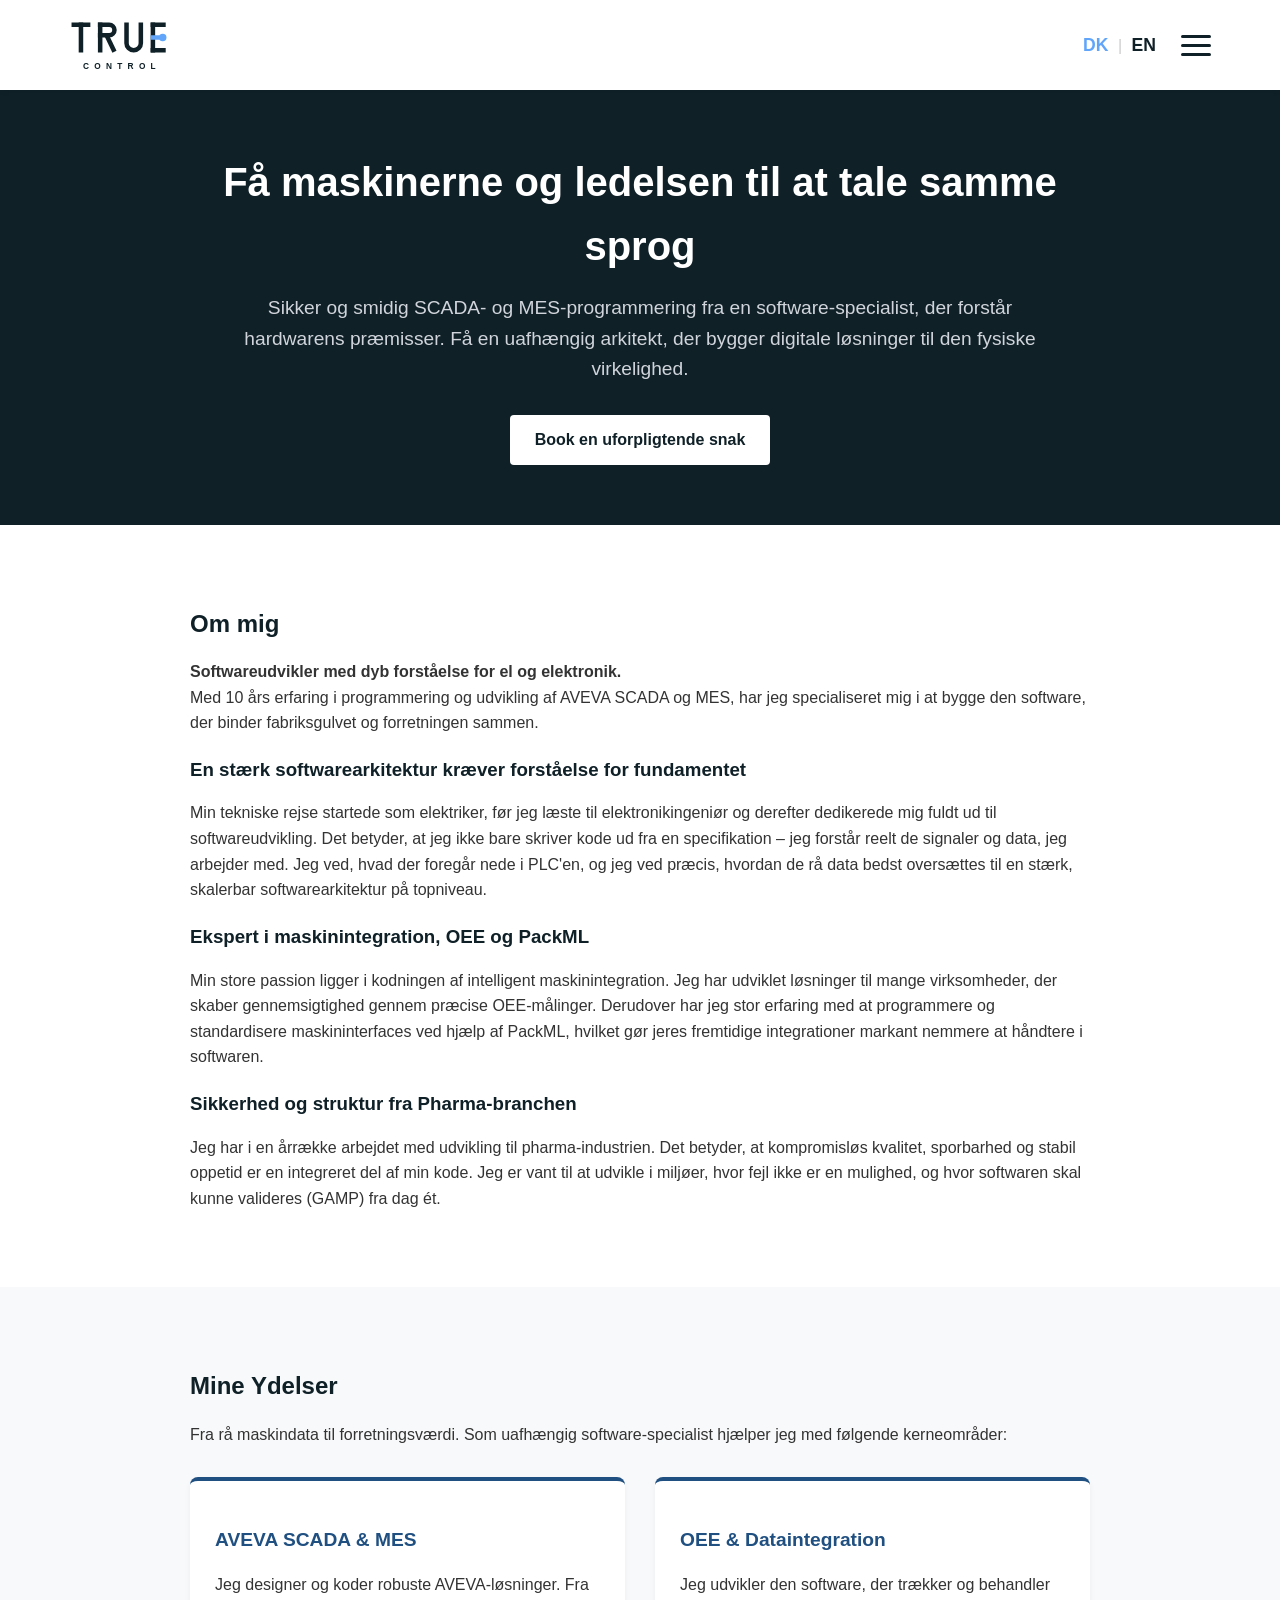
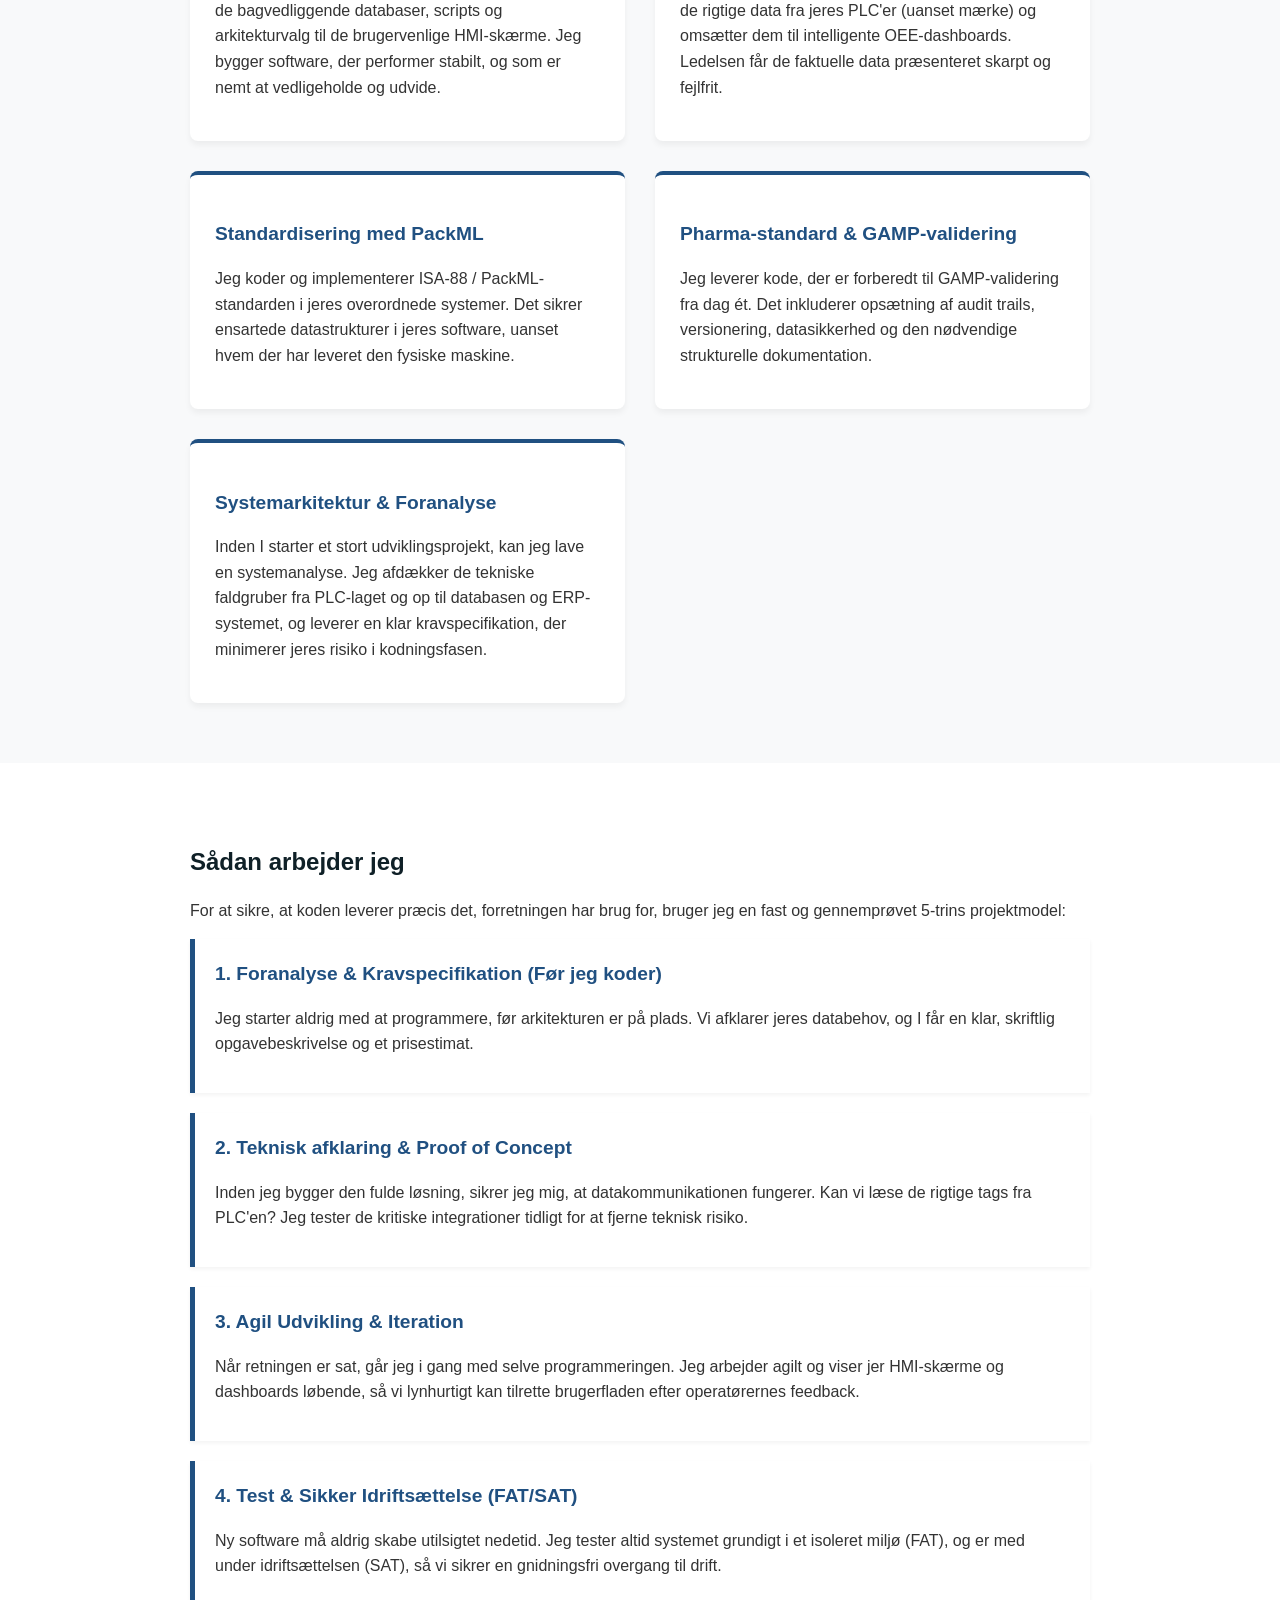
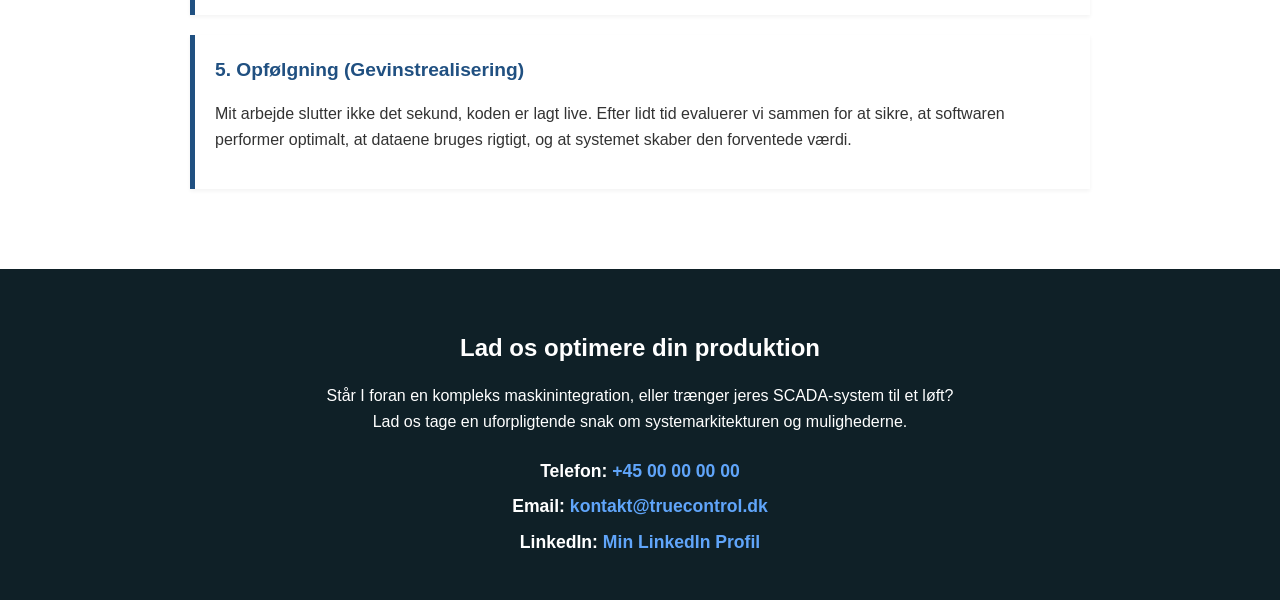
==== index.html @ c82fe1a0 "Refactor header and navigation for improved UX Updated styles and structure for header, navigation, " ====
<!DOCTYPE html>
<html lang="da">
<head>
    <meta charset="UTF-8">
    <meta name="viewport" content="width=device-width, initial-scale=1.0">
    <title>True Control | SCADA & MES Softwareudvikling</title>
    <style>
        /* Grundlæggende design og farver */
        :root {
            --navy-blue: #0f2027;
            --light-bg: #f8f9fa;
            --text-dark: #333333;
            --text-light: #ffffff;
            --accent-blue: #60a5fa;
            --accent-dark: #205081;
        }

        body {
            font-family: 'Segoe UI', Tahoma, Geneva, Verdana, sans-serif;
            line-height: 1.6;
            margin: 0;
            padding: 0;
            color: var(--text-dark);
            background-color: #ffffff;
            overflow-x: hidden; /* Forhindrer scroll når menuen er ude */
        }

        h1, h2, h3 {
            color: var(--navy-blue);
            margin-bottom: 15px;
        }

        /* --- HEADER & NAVIGATION --- */
        header {
            display: flex;
            align-items: center;
            justify-content: space-between; /* Skubber logo til venstre, menu til højre */
            padding: 15px 5%;
            background-color: var(--text-light);
            box-shadow: 0 2px 5px rgba(0,0,0,0.05);
            position: relative;
            z-index: 1000;
        }

        .header-right {
            display: flex;
            align-items: center;
            gap: 20px;
        }

        /* Sprogvælger */
        .lang-switch a { text-decoration: none; font-weight: bold; font-size: 1.1rem; }
        .lang-dk { color: var(--accent-blue); }
        .lang-divider { color: #ccc; margin: 0 5px; }
        .lang-en { color: var(--navy-blue); transition: color 0.3s; }
        .lang-en:hover { color: var(--accent-blue); }

        /* Hamburgermenu Ikon */
        .hamburger {
            background: none;
            border: none;
            cursor: pointer;
            display: flex;
            flex-direction: column;
            gap: 6px;
            padding: 5px;
            z-index: 1001;
        }
        
        .hamburger span {
            display: block;
            width: 30px;
            height: 3px;
            background-color: var(--navy-blue);
            border-radius: 3px;
            transition: 0.3s ease-in-out;
        }

        /* Hamburgermenu Animation til 'X' */
        .hamburger.active span:nth-child(1) {
            transform: translateY(9px) rotate(45deg);
            background-color: var(--text-light); /* Bliver hvid når den er over den mørke menu */
        }
        .hamburger.active span:nth-child(2) { opacity: 0; }
        .hamburger.active span:nth-child(3) {
            transform: translateY(-9px) rotate(-45deg);
            background-color: var(--text-light);
        }

        /* Selve Slide-in Menuen */
        .side-menu {
            position: fixed;
            top: 0;
            right: -350px; /* Skjult uden for skærmen */
            width: 300px;
            height: 100vh;
            background-color: var(--navy-blue);
            padding-top: 80px;
            transition: 0.4s ease-in-out;
            box-shadow: -5px 0 15px rgba(0,0,0,0.1);
            z-index: 999;
            overflow-y: auto;
        }

        .side-menu.active { right: 0; /* Kører ind på skærmen */ }

        .menu-list {
            list-style: none;
            padding: 0;
            margin: 0;
        }

        .menu-list li { border-bottom: 1px solid rgba(255,255,255,0.1); }

        .menu-item {
            display: flex;
            justify-content: space-between;
            align-items: center;
            padding: 20px 30px;
            color: var(--text-light);
            text-decoration: none;
            font-size: 1.2rem;
            font-weight: bold;
            transition: 0.3s;
            cursor: pointer;
        }

        .menu-item:hover, .menu-item.open { background-color: rgba(255,255,255,0.05); color: var(--accent-blue); }

        /* Undermenu (AI Optimering) */
        .sub-menu {
            list-style: none;
            padding: 0;
            margin: 0;
            background-color: #0a151a; /* Lidt mørkere baggrund */
            max-height: 0;
            overflow: hidden;
            transition: max-height 0.4s ease-out;
        }

        .sub-menu li { border-bottom: none; }
        .sub-menu a {
            display: block;
            padding: 15px 30px 15px 50px;
            color: #d1d5db;
            text-decoration: none;
            font-size: 1.05rem;
            transition: 0.3s;
        }
        .sub-menu a:hover { color: var(--accent-blue); }

        /* Mørkt overlay over resten af siden når menu er åben */
        .overlay {
            position: fixed;
            top: 0;
            left: 0;
            width: 100%;
            height: 100vh;
            background: rgba(0,0,0,0.5);
            opacity: 0;
            visibility: hidden;
            transition: 0.3s;
            z-index: 998;
        }
        .overlay.active { opacity: 1; visibility: visible; }

        /* --- HERO & Sektioner --- */
        .hero { background-color: var(--navy-blue); color: var(--text-light); padding: 60px 10%; text-align: center; }
        .hero h1 { color: var(--text-light); font-size: 2.5rem; margin-top: 0; }
        .hero p { font-size: 1.2rem; max-width: 800px; margin: 0 auto 30px auto; color: #d1d5db; }
        
        .btn { display: inline-block; background-color: #ffffff; color: var(--navy-blue); padding: 12px 25px; text-decoration: none; font-weight: bold; border-radius: 4px; transition: 0.3s; }
        .btn:hover { background-color: #e2e8f0; }

        section { padding: 60px 10%; }
        section.bg-light { background-color: var(--light-bg); }
        .content-wrapper { max-width: 900px; margin: 0 auto; }

        /* Mine Ydelser Grid */
        .services-grid { display: grid; grid-template-columns: repeat(auto-fit, minmax(300px, 1fr)); gap: 30px; margin-top: 30px; }
        .service-card { background: #ffffff; padding: 25px; border-radius: 8px; box-shadow: 0 4px 6px rgba(0,0,0,0.05); border-top: 4px solid var(--accent-dark); }
        .service-card h3 { font-size: 1.2rem; color: var(--accent-dark); }

        /* Arbejdsmetode liste */
        .method-list { list-style-type: none; padding: 0; }
        .method-list li { background: #ffffff; margin-bottom: 20px; padding: 20px; border-left: 5px solid var(--accent-dark); box-shadow: 0 2px 4px rgba(0,0,0,0.05); }
        .method-list h3 { margin-top: 0; color: var(--accent-dark); font-size: 1.2rem; }

        footer { background-color: var(--navy-blue); color: var(--text-light); padding: 40px 10%; text-align: center; }
        footer h2 { color: var(--text-light); }
        footer a { color: var(--accent-blue); text-decoration: none; font-weight: bold; }
        footer a:hover { text-decoration: underline; }
        .contact-info { font-size: 1.1rem; margin-top: 20px; line-height: 2; }
    </style>
</head>
<body>

    <header>
        <a href="index.html" style="text-decoration: none; display: flex; align-items: center;">
            <img src="logo.svg" alt="True Control Logo" style="height: 60px;" onerror="this.style.display='none'">
        </a>
        
        <div class="header-right">
            <div class="lang-switch">
                <a href="index.html" class="lang-dk">DK</a>
                <span class="lang-divider">|</span>
                <a href="index_en.html" class="lang-en">EN</a>
            </div>
            
            <button class="hamburger" id="hamburgerBtn" aria-label="Menu">
                <span></span>
                <span></span>
                <span></span>
            </button>
        </div>
    </header>

    <nav class="side-menu" id="sideMenu">
        <ul class="menu-list">
            <li>
                <div class="menu-item" id="expertiseToggle">
                    Ekspertiser <span class="arrow">▼</span>
                </div>
                <ul class="sub-menu" id="expertiseSub">
                    <li><a href="#ai-optimering" class="nav-link">AI drevet optimering</a></li>
                </ul>
            </li>
            <li><a href="#om-mig" class="menu-item nav-link">Om mig</a></li>
            <li><a href="#ydelser" class="menu-item nav-link">Mine Ydelser</a></li>
            <li><a href="#metode" class="menu-item nav-link">Sådan arbejder jeg</a></li>
            <li><a href="#kontakt" class="menu-item nav-link">Kontakt</a></li>
        </ul>
    </nav>
    
    <div class="overlay" id="overlay"></div>

    <section class="hero">
        <div class="content-wrapper">
            <h1>Få maskinerne og ledelsen til at tale samme sprog</h1>
            <p>Sikker og smidig SCADA- og MES-programmering fra en software-specialist, der forstår hardwarens præmisser. Få en uafhængig arkitekt, der bygger digitale løsninger til den fysiske virkelighed.</p>
            <a href="#kontakt" class="btn">Book en uforpligtende snak</a>
        </div>
    </section>

    <section id="om-mig">
        <div class="content-wrapper">
            <h2>Om mig</h2>
            <p><strong>Softwareudvikler med dyb forståelse for el og elektronik.</strong><br>
            Med 10 års erfaring i programmering og udvikling af AVEVA SCADA og MES, har jeg specialiseret mig i at bygge den software, der binder fabriksgulvet og forretningen sammen.</p>
            
            <h3>En stærk softwarearkitektur kræver forståelse for fundamentet</h3>
            <p>Min tekniske rejse startede som elektriker, før jeg læste til elektronikingeniør og derefter dedikerede mig fuldt ud til softwareudvikling. Det betyder, at jeg ikke bare skriver kode ud fra en specifikation – jeg forstår reelt de signaler og data, jeg arbejder med. Jeg ved, hvad der foregår nede i PLC'en, og jeg ved præcis, hvordan de rå data bedst oversættes til en stærk, skalerbar softwarearkitektur på topniveau.</p>
            
            <h3>Ekspert i maskinintegration, OEE og PackML</h3>
            <p>Min store passion ligger i kodningen af intelligent maskinintegration. Jeg har udviklet løsninger til mange virksomheder, der skaber gennemsigtighed gennem præcise OEE-målinger. Derudover har jeg stor erfaring med at programmere og standardisere maskininterfaces ved hjælp af PackML, hvilket gør jeres fremtidige integrationer markant nemmere at håndtere i softwaren.</p>
            
            <h3>Sikkerhed og struktur fra Pharma-branchen</h3>
            <p>Jeg har i en årrække arbejdet med udvikling til pharma-industrien. Det betyder, at kompromisløs kvalitet, sporbarhed og stabil oppetid er en integreret del af min kode. Jeg er vant til at udvikle i miljøer, hvor fejl ikke er en mulighed, og hvor softwaren skal kunne valideres (GAMP) fra dag ét.</p>
        </div>
    </section>

    <section id="ydelser" class="bg-light">
        <div class="content-wrapper">
            <h2>Mine Ydelser</h2>
            <p>Fra rå maskindata til forretningsværdi. Som uafhængig software-specialist hjælper jeg med følgende kerneområder:</p>
            
            <div class="services-grid">
                <div class="service-card">
                    <h3>AVEVA SCADA & MES</h3>
                    <p>Jeg designer og koder robuste AVEVA-løsninger. Fra de bagvedliggende databaser, scripts og arkitekturvalg til de brugervenlige HMI-skærme. Jeg bygger software, der performer stabilt, og som er nemt at vedligeholde og udvide.</p>
                </div>
                <div class="service-card">
                    <h3>OEE & Dataintegration</h3>
                    <p>Jeg udvikler den software, der trækker og behandler de rigtige data fra jeres PLC'er (uanset mærke) og omsætter dem til intelligente OEE-dashboards. Ledelsen får de faktuelle data præsenteret skarpt og fejlfrit.</p>
                </div>
                <div class="service-card">
                    <h3>Standardisering med PackML</h3>
                    <p>Jeg koder og implementerer ISA-88 / PackML-standarden i jeres overordnede systemer. Det sikrer ensartede datastrukturer i jeres software, uanset hvem der har leveret den fysiske maskine.</p>
                </div>
                <div class="service-card">
                    <h3>Pharma-standard & GAMP-validering</h3>
                    <p>Jeg leverer kode, der er forberedt til GAMP-validering fra dag ét. Det inkluderer opsætning af audit trails, versionering, datasikkerhed og den nødvendige strukturelle dokumentation.</p>
                </div>
                <div class="service-card">
                    <h3>Systemarkitektur & Foranalyse</h3>
                    <p>Inden I starter et stort udviklingsprojekt, kan jeg lave en systemanalyse. Jeg afdækker de tekniske faldgruber fra PLC-laget og op til databasen og ERP-systemet, og leverer en klar kravspecifikation, der minimerer jeres risiko i kodningsfasen.</p>
                </div>
            </div>
        </div>
    </section>

    <section id="metode">
        <div class="content-wrapper">
            <h2>Sådan arbejder jeg</h2>
            <p>For at sikre, at koden leverer præcis det, forretningen har brug for, bruger jeg en fast og gennemprøvet 5-trins projektmodel:</p>

            <ul class="method-list">
                <li>
                    <h3>1. Foranalyse & Kravspecifikation (Før jeg koder)</h3>
                    <p>Jeg starter aldrig med at programmere, før arkitekturen er på plads. Vi afklarer jeres databehov, og I får en klar, skriftlig opgavebeskrivelse og et prisestimat.</p>
                </li>
                <li>
                    <h3>2. Teknisk afklaring & Proof of Concept</h3>
                    <p>Inden jeg bygger den fulde løsning, sikrer jeg mig, at datakommunikationen fungerer. Kan vi læse de rigtige tags fra PLC'en? Jeg tester de kritiske integrationer tidligt for at fjerne teknisk risiko.</p>
                </li>
                <li>
                    <h3>3. Agil Udvikling & Iteration</h3>
                    <p>Når retningen er sat, går jeg i gang med selve programmeringen. Jeg arbejder agilt og viser jer HMI-skærme og dashboards løbende, så vi lynhurtigt kan tilrette brugerfladen efter operatørernes feedback.</p>
                </li>
                <li>
                    <h3>4. Test & Sikker Idriftsættelse (FAT/SAT)</h3>
                    <p>Ny software må aldrig skabe utilsigtet nedetid. Jeg tester altid systemet grundigt i et isoleret miljø (FAT), og er med under idriftsættelsen (SAT), så vi sikrer en gnidningsfri overgang til drift.</p>
                </li>
                <li>
                    <h3>5. Opfølgning (Gevinstrealisering)</h3>
                    <p>Mit arbejde slutter ikke det sekund, koden er lagt live. Efter lidt tid evaluerer vi sammen for at sikre, at softwaren performer optimalt, at dataene bruges rigtigt, og at systemet skaber den forventede værdi.</p>
                </li>
            </ul>
        </div>
    </section>

    <footer id="kontakt">
        <div class="content-wrapper">
            <h2>Lad os optimere din produktion</h2>
            <p>Står I foran en kompleks maskinintegration, eller trænger jeres SCADA-system til et løft?<br>Lad os tage en uforpligtende snak om systemarkitekturen og mulighederne.</p>
            <div class="contact-info">
                <strong>Telefon:</strong> <a href="tel:+4500000000">+45 00 00 00 00</a><br>
                <strong>Email:</strong> <a href="mailto:kontakt@truecontrol.dk">kontakt@truecontrol.dk</a><br>
                <strong>LinkedIn:</strong> <a href="#" target="_blank">Min LinkedIn Profil</a>
            </div>
        </div>
    </footer>

    <script>
        const hamburgerBtn = document.getElementById('hamburgerBtn');
        const sideMenu = document.getElementById('sideMenu');
        const overlay = document.getElementById('overlay');
        const expertiseToggle = document.getElementById('expertiseToggle');
        const expertiseSub = document.getElementById('expertiseSub');
        const navLinks = document.querySelectorAll('.nav-link');

        // Funktion til at åbne/lukke selve sidemenuen
        function toggleMenu() {
            hamburgerBtn.classList.toggle('active');
            sideMenu.classList.toggle('active');
            overlay.classList.toggle('active');
        }

        hamburgerBtn.addEventListener('click', toggleMenu);
        overlay.addEventListener('click', toggleMenu);

        // Luk menuen når der klikkes på et almindeligt link
        navLinks.forEach(link => {
            link.addEventListener('click', toggleMenu);
        });

        // Håndtering af drop-down (Ekspertiser) i menuen
        expertiseToggle.addEventListener('click', function() {
            this.classList.toggle('open');
            
            // Tjekker om undermenuen er åben via maxHeight
            if (expertiseSub.style.maxHeight) {
                expertiseSub.style.maxHeight = null; // Lukker den
                this.querySelector('.arrow').style.transform = 'rotate(0deg)';
            } else {
                expertiseSub.style.maxHeight = expertiseSub.scrollHeight + "px"; // Åbner den baseret på indholdets højde
                this.querySelector('.arrow').style.transform = 'rotate(180deg)';
                this.querySelector('.arrow').style.transition = '0.3s';
            }
        });
    </script>
</body>
</html>
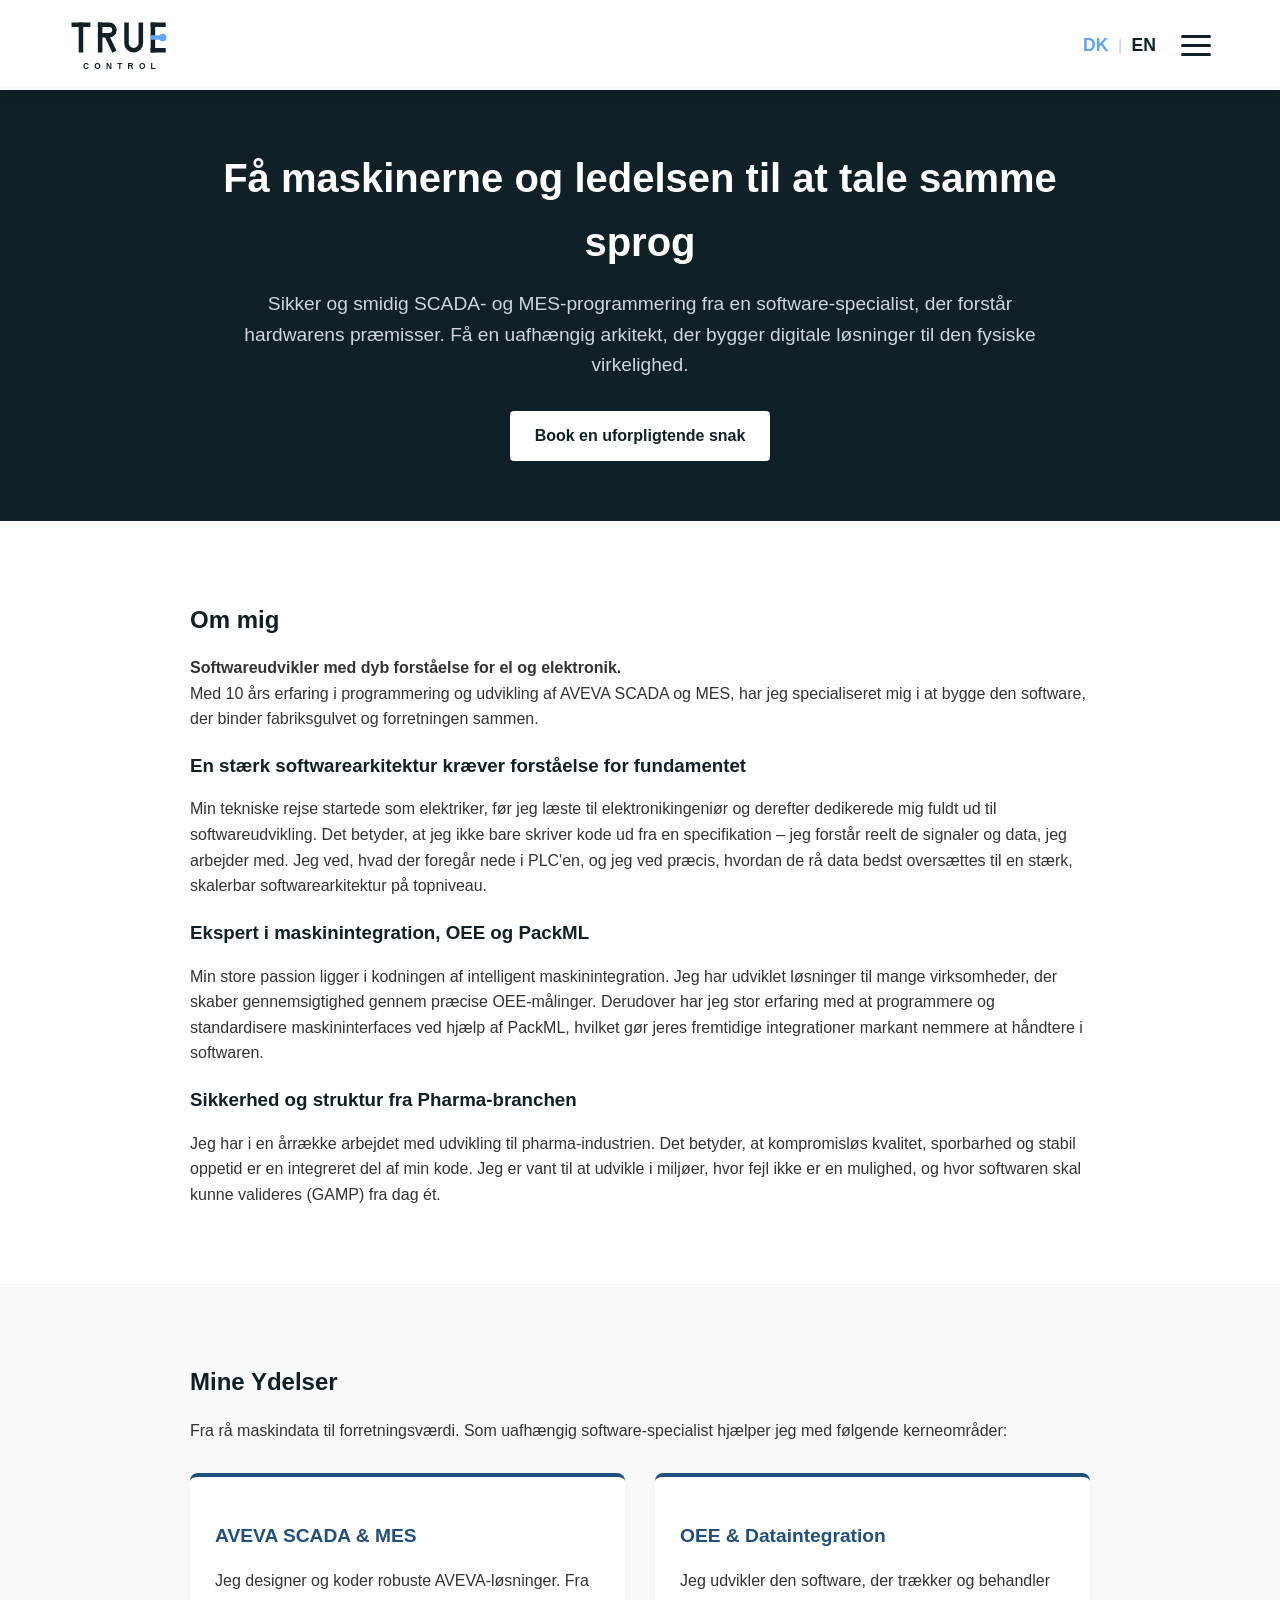
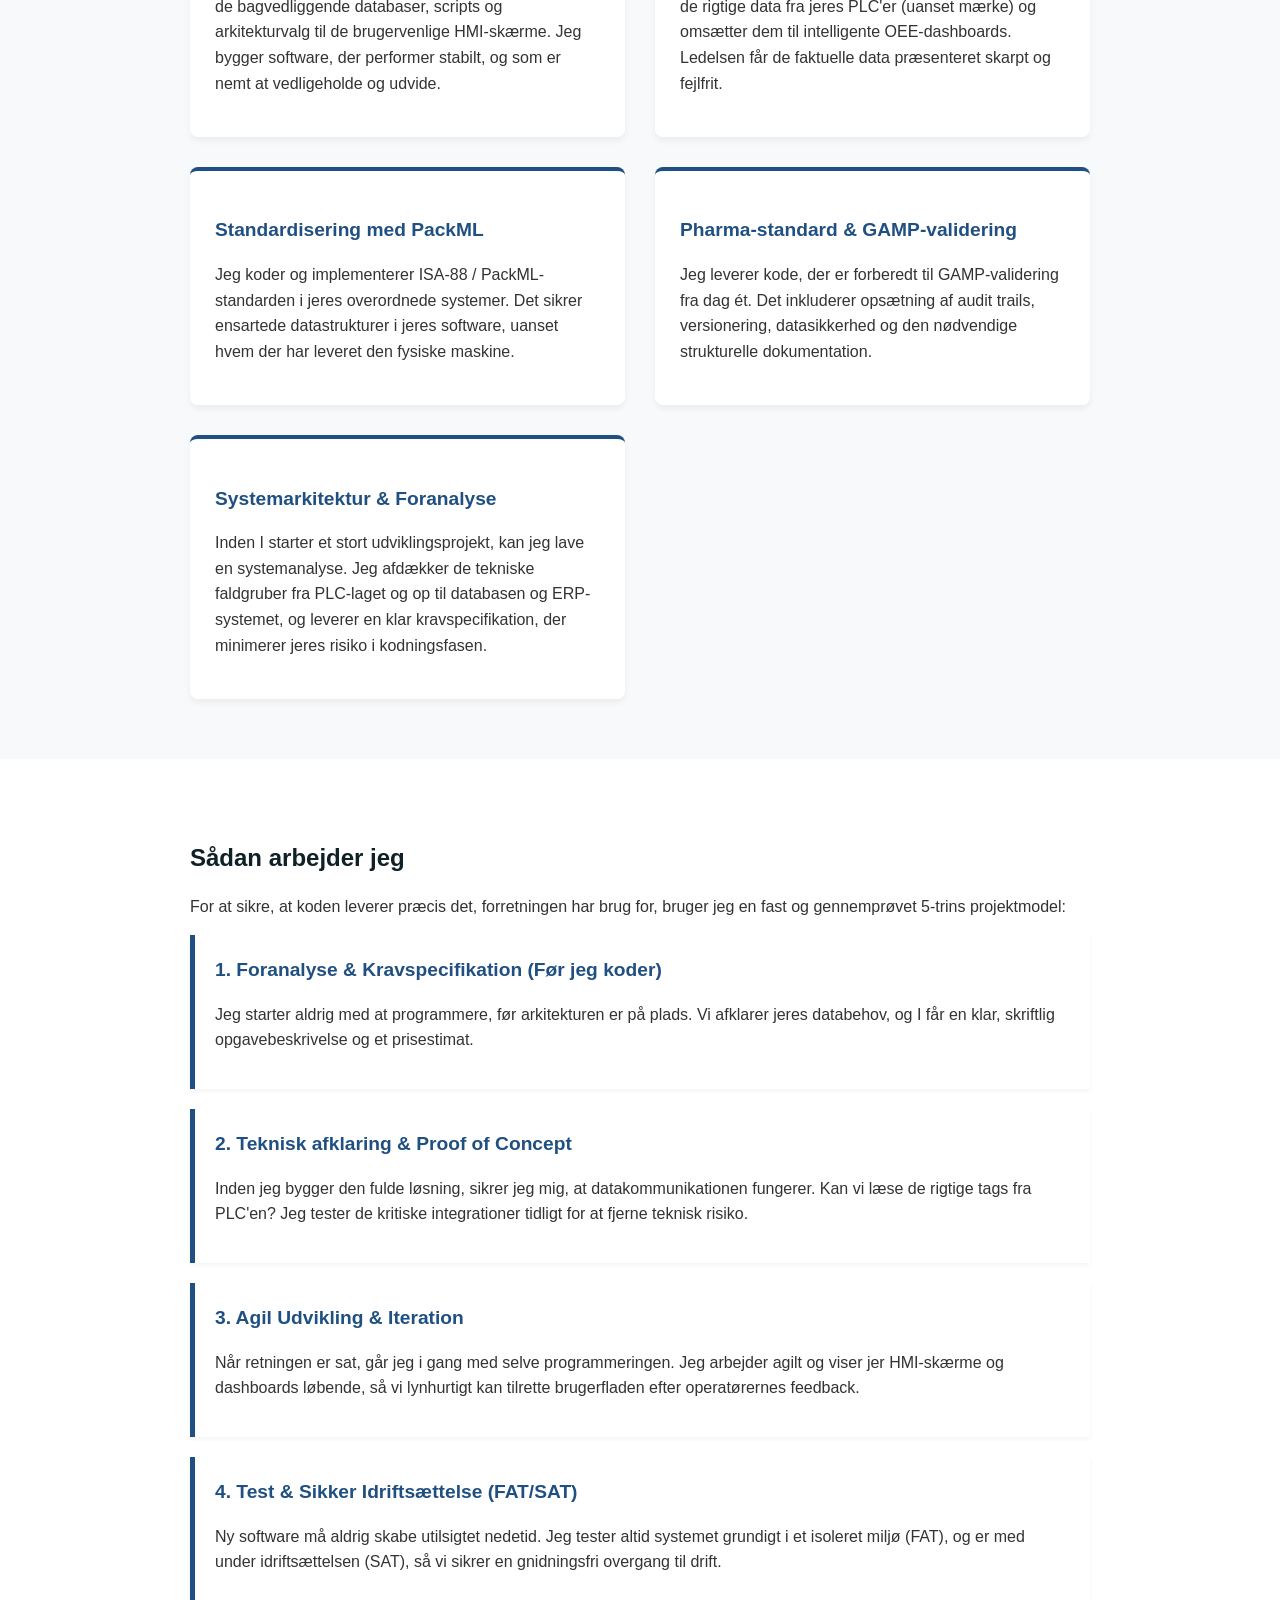
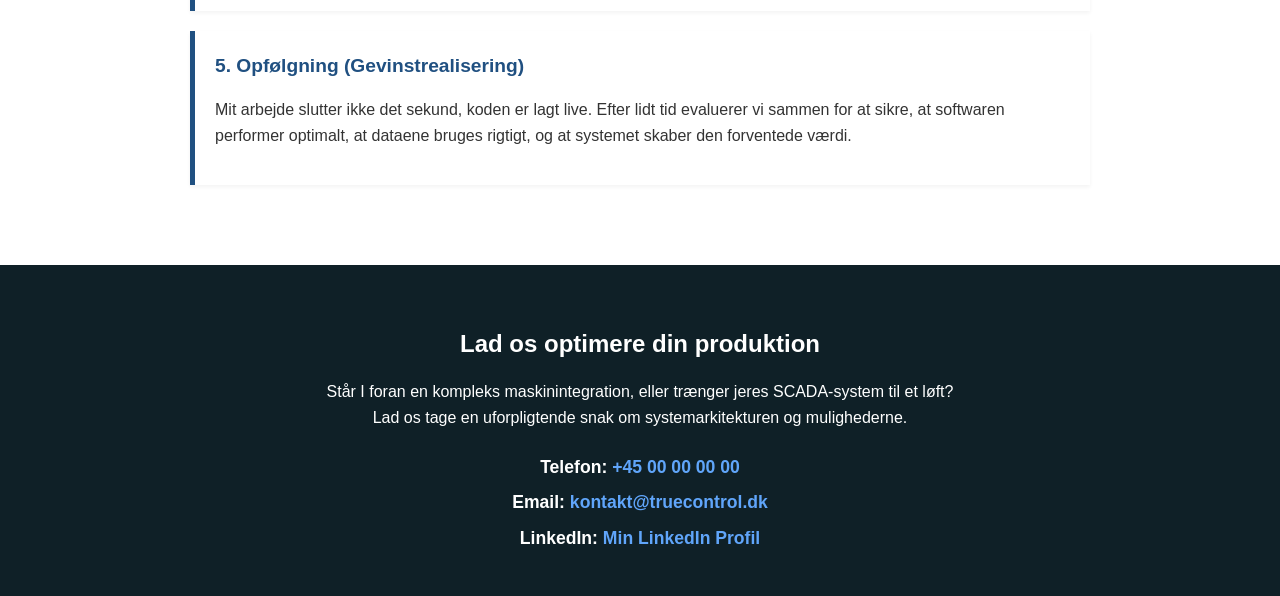
==== commit 8823aee8: "Update index.html" ====
--- a/index.html
+++ b/index.html
@@ -15,15 +15,17 @@
             --accent-dark: #205081;
         }
 
-        body {
+         body {
             font-family: 'Segoe UI', Tahoma, Geneva, Verdana, sans-serif;
             line-height: 1.6;
             margin: 0;
             padding: 0;
             color: var(--text-dark);
             background-color: #ffffff;
-            overflow-x: hidden; /* Forhindrer scroll når menuen er ude */
-        }
+            overflow-x: hidden; 
+            padding-top: 86px; /* NYT: Gør plads til den låste menu */
+        }
+
 
         h1, h2, h3 {
             color: var(--navy-blue);
@@ -34,13 +36,20 @@
         header {
             display: flex;
             align-items: center;
-            justify-content: space-between; /* Skubber logo til venstre, menu til højre */
+            justify-content: space-between;
             padding: 15px 5%;
-            background-color: var(--text-light);
-            box-shadow: 0 2px 5px rgba(0,0,0,0.05);
-            position: relative;
+            background-color: rgba(255, 255, 255, 0.98); /* Gør den hvid, men liiiige præcis gennemsigtig nok til at man fornemmer teksten bagved */
+            box-shadow: 0 2px 10px rgba(0,0,0,0.1); /* Lidt kraftigere skygge når man scroller */
+            
+            /* NY KODE DER LÅSER MENUEN: */
+            position: fixed; 
+            top: 0;
+            left: 0;
+            width: 100%;
+            box-sizing: border-box;
             z-index: 1000;
         }
+
 
         .header-right {
             display: flex;
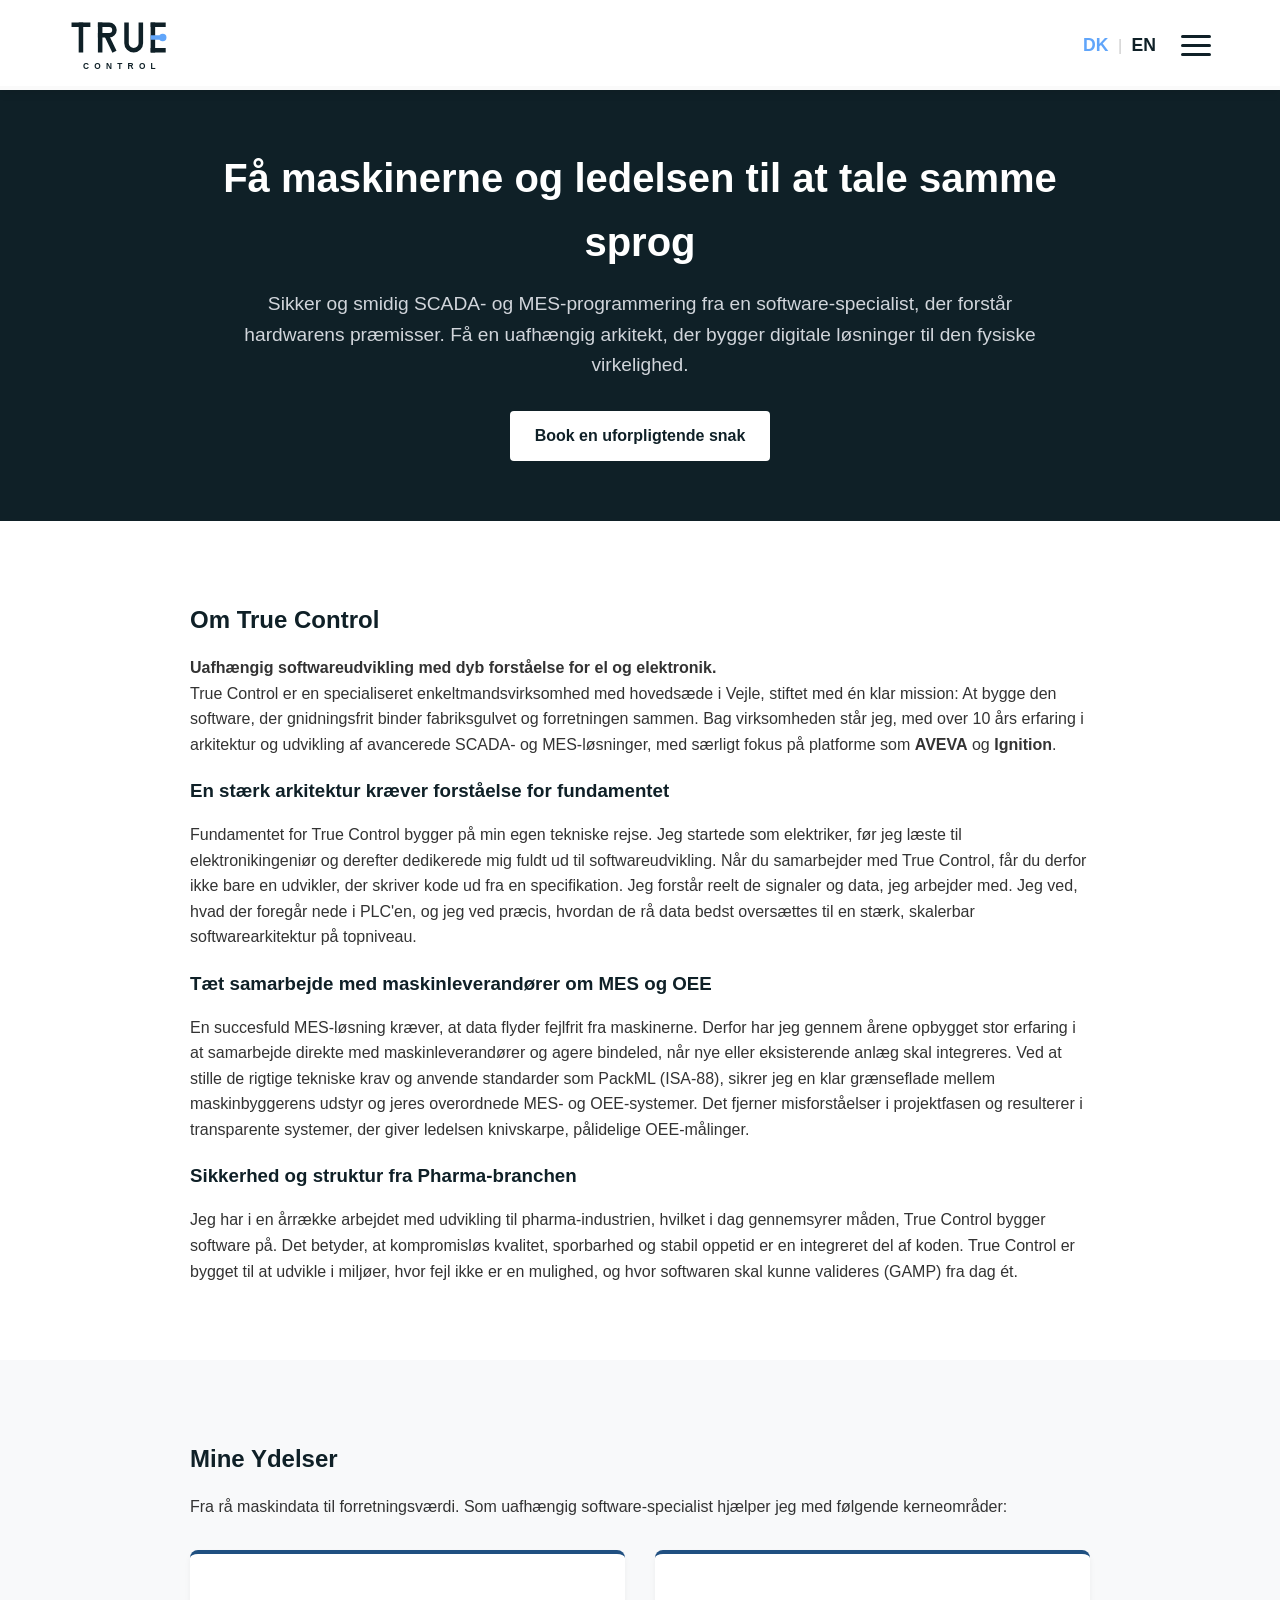
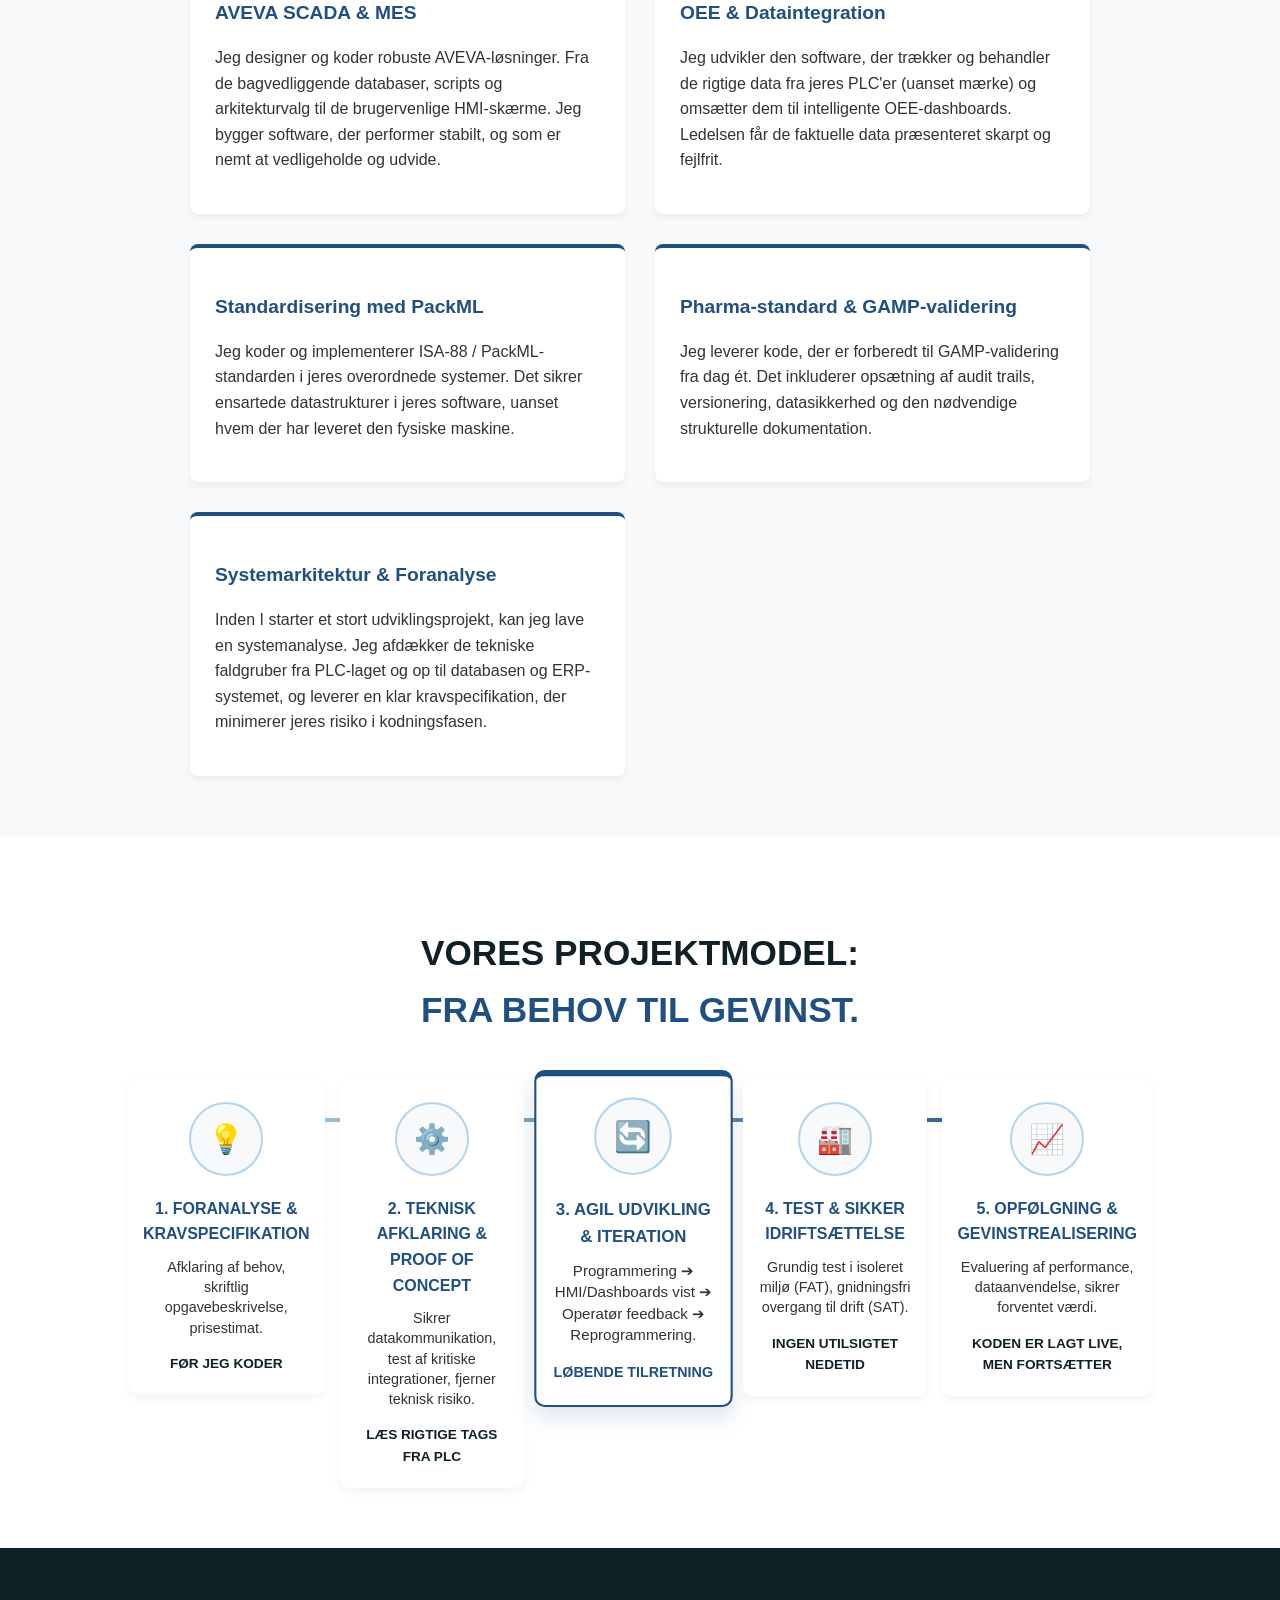
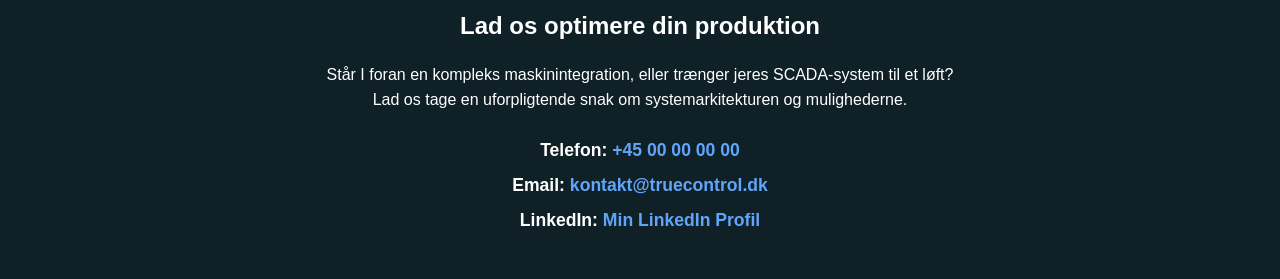
==== commit 34c233c6: "Update index.html" ====
--- a/index.html
+++ b/index.html
@@ -23,9 +23,8 @@
             color: var(--text-dark);
             background-color: #ffffff;
             overflow-x: hidden; 
-            padding-top: 86px; /* NYT: Gør plads til den låste menu */
-        }
-
+            padding-top: 86px; /* Gør plads til den låste menu */
+        }
 
         h1, h2, h3 {
             color: var(--navy-blue);
@@ -38,18 +37,22 @@
             align-items: center;
             justify-content: space-between;
             padding: 15px 5%;
-            background-color: rgba(255, 255, 255, 0.98); /* Gør den hvid, men liiiige præcis gennemsigtig nok til at man fornemmer teksten bagved */
-            box-shadow: 0 2px 10px rgba(0,0,0,0.1); /* Lidt kraftigere skygge når man scroller */
-            
-            /* NY KODE DER LÅSER MENUEN: */
+            background-color: rgba(255, 255, 255, 0.98); 
+            box-shadow: 0 2px 10px rgba(0,0,0,0.1); 
+            
             position: fixed; 
             top: 0;
             left: 0;
             width: 100%;
             box-sizing: border-box;
             z-index: 1000;
-        }
-
+            
+            transition: transform 0.3s ease-in-out; 
+        }
+
+        header.hidden {
+            transform: translateY(-100%);
+        }
 
         .header-right {
             display: flex;
@@ -88,7 +91,7 @@
         /* Hamburgermenu Animation til 'X' */
         .hamburger.active span:nth-child(1) {
             transform: translateY(9px) rotate(45deg);
-            background-color: var(--text-light); /* Bliver hvid når den er over den mørke menu */
+            background-color: var(--text-light); 
         }
         .hamburger.active span:nth-child(2) { opacity: 0; }
         .hamburger.active span:nth-child(3) {
@@ -100,7 +103,7 @@
         .side-menu {
             position: fixed;
             top: 0;
-            right: -350px; /* Skjult uden for skærmen */
+            right: -350px; 
             width: 300px;
             height: 100vh;
             background-color: var(--navy-blue);
@@ -111,7 +114,7 @@
             overflow-y: auto;
         }
 
-        .side-menu.active { right: 0; /* Kører ind på skærmen */ }
+        .side-menu.active { right: 0; }
 
         .menu-list {
             list-style: none;
@@ -141,7 +144,7 @@
             list-style: none;
             padding: 0;
             margin: 0;
-            background-color: #0a151a; /* Lidt mørkere baggrund */
+            background-color: #0a151a; 
             max-height: 0;
             overflow: hidden;
             transition: max-height 0.4s ease-out;
@@ -190,7 +193,7 @@
         .service-card { background: #ffffff; padding: 25px; border-radius: 8px; box-shadow: 0 4px 6px rgba(0,0,0,0.05); border-top: 4px solid var(--accent-dark); }
         .service-card h3 { font-size: 1.2rem; color: var(--accent-dark); }
 
-        /* Arbejdsmetode liste */
+        /* Arbejdsmetode liste (Skjult, da vi bruger den nye model, men beholdt i fald du bruger den andre steder) */
         .method-list { list-style-type: none; padding: 0; }
         .method-list li { background: #ffffff; margin-bottom: 20px; padding: 20px; border-left: 5px solid var(--accent-dark); box-shadow: 0 2px 4px rgba(0,0,0,0.05); }
         .method-list h3 { margin-top: 0; color: var(--accent-dark); font-size: 1.2rem; }
@@ -200,6 +203,50 @@
         footer a { color: var(--accent-blue); text-decoration: none; font-weight: bold; }
         footer a:hover { text-decoration: underline; }
         .contact-info { font-size: 1.1rem; margin-top: 20px; line-height: 2; }
+
+        /* --- NY PROJEKTMODEL CSS --- */
+        .project-model-container { max-width: 1200px; margin: 0 auto; text-align: center; position: relative; }
+        .model-title { color: var(--navy-blue); font-size: 2.2rem; margin-bottom: 40px; text-transform: uppercase; }
+        .model-title span { color: var(--accent-dark); }
+        
+        .steps-wrapper { display: flex; justify-content: space-between; align-items: flex-start; position: relative; gap: 15px; }
+        
+        .steps-wrapper::before {
+            content: ''; position: absolute; top: 40px; left: 5%; width: 90%; height: 4px;
+            background: linear-gradient(to right, #b0d4f1, var(--accent-dark)); z-index: 0;
+        }
+
+        .step-card {
+            flex: 1; background: #ffffff; padding: 20px 15px; border-radius: 10px; z-index: 1;
+            display: flex; flex-direction: column; align-items: center;
+            box-shadow: 0 4px 10px rgba(0,0,0,0.05); border-top: 4px solid transparent; transition: transform 0.3s;
+        }
+
+        .step-card:hover { transform: translateY(-5px); }
+
+        .step-icon {
+            width: 70px; height: 70px; background-color: var(--light-bg); border-radius: 50%;
+            display: flex; align-items: center; justify-content: center; margin-bottom: 20px;
+            border: 2px solid #b0d4f1; font-size: 1.8rem; color: var(--accent-dark);
+        }
+
+        .step-card.highlight {
+            border: 2px solid var(--accent-dark); border-top: 6px solid var(--accent-dark);
+            box-shadow: 0 10px 20px rgba(32, 80, 129, 0.15); transform: scale(1.05); background: #ffffff;
+        }
+
+        .step-card.highlight:hover { transform: scale(1.05) translateY(-5px); }
+
+        .step-number { font-weight: bold; color: var(--accent-dark); font-size: 1rem; margin-bottom: 10px; text-transform: uppercase; min-height: 45px; }
+        .step-text { font-size: 0.9rem; color: var(--text-dark); margin-bottom: 15px; line-height: 1.4; }
+        .step-bottom { margin-top: auto; font-weight: bold; font-size: 0.85rem; color: var(--navy-blue); text-transform: uppercase; }
+
+        @media (max-width: 900px) {
+            .steps-wrapper { flex-direction: column; align-items: center; }
+            .steps-wrapper::before { display: none; }
+            .step-card { width: 90%; margin-bottom: 20px; }
+            .step-card.highlight { transform: scale(1); }
+        }
     </style>
 </head>
 <body>
@@ -231,10 +278,11 @@
                     Ekspertiser <span class="arrow">▼</span>
                 </div>
                 <ul class="sub-menu" id="expertiseSub">
-                    <li><a href="#ai-optimering" class="nav-link">AI drevet optimering</a></li>
+                    <li><a href="lokal-ai.html" class="nav-link">AI review af håndskrift</a></li>
                 </ul>
+
             </li>
-            <li><a href="#om-mig" class="menu-item nav-link">Om mig</a></li>
+            <li><a href="#om-true-control" class="menu-item nav-link">Om True Control</a></li>
             <li><a href="#ydelser" class="menu-item nav-link">Mine Ydelser</a></li>
             <li><a href="#metode" class="menu-item nav-link">Sådan arbejder jeg</a></li>
             <li><a href="#kontakt" class="menu-item nav-link">Kontakt</a></li>
@@ -251,22 +299,23 @@
         </div>
     </section>
 
-    <section id="om-mig">
+    <section id="om-true-control">
         <div class="content-wrapper">
-            <h2>Om mig</h2>
-            <p><strong>Softwareudvikler med dyb forståelse for el og elektronik.</strong><br>
-            Med 10 års erfaring i programmering og udvikling af AVEVA SCADA og MES, har jeg specialiseret mig i at bygge den software, der binder fabriksgulvet og forretningen sammen.</p>
-            
-            <h3>En stærk softwarearkitektur kræver forståelse for fundamentet</h3>
-            <p>Min tekniske rejse startede som elektriker, før jeg læste til elektronikingeniør og derefter dedikerede mig fuldt ud til softwareudvikling. Det betyder, at jeg ikke bare skriver kode ud fra en specifikation – jeg forstår reelt de signaler og data, jeg arbejder med. Jeg ved, hvad der foregår nede i PLC'en, og jeg ved præcis, hvordan de rå data bedst oversættes til en stærk, skalerbar softwarearkitektur på topniveau.</p>
-            
-            <h3>Ekspert i maskinintegration, OEE og PackML</h3>
-            <p>Min store passion ligger i kodningen af intelligent maskinintegration. Jeg har udviklet løsninger til mange virksomheder, der skaber gennemsigtighed gennem præcise OEE-målinger. Derudover har jeg stor erfaring med at programmere og standardisere maskininterfaces ved hjælp af PackML, hvilket gør jeres fremtidige integrationer markant nemmere at håndtere i softwaren.</p>
+            <h2>Om True Control</h2>
+            <p><strong>Uafhængig softwareudvikling med dyb forståelse for el og elektronik.</strong><br>
+            True Control er en specialiseret enkeltmandsvirksomhed med hovedsæde i Vejle, stiftet med én klar mission: At bygge den software, der gnidningsfrit binder fabriksgulvet og forretningen sammen. Bag virksomheden står jeg, med over 10 års erfaring i arkitektur og udvikling af avancerede SCADA- og MES-løsninger, med særligt fokus på platforme som <strong>AVEVA</strong> og <strong>Ignition</strong>.</p>
+            
+            <h3>En stærk arkitektur kræver forståelse for fundamentet</h3>
+            <p>Fundamentet for True Control bygger på min egen tekniske rejse. Jeg startede som elektriker, før jeg læste til elektronikingeniør og derefter dedikerede mig fuldt ud til softwareudvikling. Når du samarbejder med True Control, får du derfor ikke bare en udvikler, der skriver kode ud fra en specifikation. Jeg forstår reelt de signaler og data, jeg arbejder med. Jeg ved, hvad der foregår nede i PLC'en, og jeg ved præcis, hvordan de rå data bedst oversættes til en stærk, skalerbar softwarearkitektur på topniveau.</p>
+            
+            <h3>Tæt samarbejde med maskinleverandører om MES og OEE</h3>
+            <p>En succesfuld MES-løsning kræver, at data flyder fejlfrit fra maskinerne. Derfor har jeg gennem årene opbygget stor erfaring i at samarbejde direkte med maskinleverandører og agere bindeled, når nye eller eksisterende anlæg skal integreres. Ved at stille de rigtige tekniske krav og anvende standarder som PackML (ISA-88), sikrer jeg en klar grænseflade mellem maskinbyggerens udstyr og jeres overordnede MES- og OEE-systemer. Det fjerner misforståelser i projektfasen og resulterer i transparente systemer, der giver ledelsen knivskarpe, pålidelige OEE-målinger.</p>
             
             <h3>Sikkerhed og struktur fra Pharma-branchen</h3>
-            <p>Jeg har i en årrække arbejdet med udvikling til pharma-industrien. Det betyder, at kompromisløs kvalitet, sporbarhed og stabil oppetid er en integreret del af min kode. Jeg er vant til at udvikle i miljøer, hvor fejl ikke er en mulighed, og hvor softwaren skal kunne valideres (GAMP) fra dag ét.</p>
+            <p>Jeg har i en årrække arbejdet med udvikling til pharma-industrien, hvilket i dag gennemsyrer måden, True Control bygger software på. Det betyder, at kompromisløs kvalitet, sporbarhed og stabil oppetid er en integreret del af koden. True Control er bygget til at udvikle i miljøer, hvor fejl ikke er en mulighed, og hvor softwaren skal kunne valideres (GAMP) fra dag ét.</p>
         </div>
     </section>
+
 
     <section id="ydelser" class="bg-light">
         <div class="content-wrapper">
@@ -299,32 +348,45 @@
     </section>
 
     <section id="metode">
-        <div class="content-wrapper">
-            <h2>Sådan arbejder jeg</h2>
-            <p>For at sikre, at koden leverer præcis det, forretningen har brug for, bruger jeg en fast og gennemprøvet 5-trins projektmodel:</p>
-
-            <ul class="method-list">
-                <li>
-                    <h3>1. Foranalyse & Kravspecifikation (Før jeg koder)</h3>
-                    <p>Jeg starter aldrig med at programmere, før arkitekturen er på plads. Vi afklarer jeres databehov, og I får en klar, skriftlig opgavebeskrivelse og et prisestimat.</p>
-                </li>
-                <li>
-                    <h3>2. Teknisk afklaring & Proof of Concept</h3>
-                    <p>Inden jeg bygger den fulde løsning, sikrer jeg mig, at datakommunikationen fungerer. Kan vi læse de rigtige tags fra PLC'en? Jeg tester de kritiske integrationer tidligt for at fjerne teknisk risiko.</p>
-                </li>
-                <li>
-                    <h3>3. Agil Udvikling & Iteration</h3>
-                    <p>Når retningen er sat, går jeg i gang med selve programmeringen. Jeg arbejder agilt og viser jer HMI-skærme og dashboards løbende, så vi lynhurtigt kan tilrette brugerfladen efter operatørernes feedback.</p>
-                </li>
-                <li>
-                    <h3>4. Test & Sikker Idriftsættelse (FAT/SAT)</h3>
-                    <p>Ny software må aldrig skabe utilsigtet nedetid. Jeg tester altid systemet grundigt i et isoleret miljø (FAT), og er med under idriftsættelsen (SAT), så vi sikrer en gnidningsfri overgang til drift.</p>
-                </li>
-                <li>
-                    <h3>5. Opfølgning (Gevinstrealisering)</h3>
-                    <p>Mit arbejde slutter ikke det sekund, koden er lagt live. Efter lidt tid evaluerer vi sammen for at sikre, at softwaren performer optimalt, at dataene bruges rigtigt, og at systemet skaber den forventede værdi.</p>
-                </li>
-            </ul>
+        <div class="project-model-container">
+            <h2 class="model-title">Vores Projektmodel:<br><span>Fra behov til gevinst.</span></h2>
+            
+            <div class="steps-wrapper">
+                <div class="step-card">
+                    <div class="step-icon">💡</div>
+                    <div class="step-number">1. Foranalyse &<br>Kravspecifikation</div>
+                    <div class="step-text">Afklaring af behov, skriftlig opgavebeskrivelse, prisestimat.</div>
+                    <div class="step-bottom">Før jeg koder</div>
+                </div>
+
+                <div class="step-card">
+                    <div class="step-icon">⚙️</div>
+                    <div class="step-number">2. Teknisk Afklaring &<br>Proof of Concept</div>
+                    <div class="step-text">Sikrer datakommunikation, test af kritiske integrationer, fjerner teknisk risiko.</div>
+                    <div class="step-bottom">Læs rigtige tags fra PLC</div>
+                </div>
+
+                <div class="step-card highlight">
+                    <div class="step-icon">🔄</div>
+                    <div class="step-number">3. Agil Udvikling<br>& Iteration</div>
+                    <div class="step-text">Programmering ➔ HMI/Dashboards vist ➔ Operatør feedback ➔ Reprogrammering.</div>
+                    <div class="step-bottom" style="color: var(--accent-dark);">Løbende Tilretning</div>
+                </div>
+
+                <div class="step-card">
+                    <div class="step-icon">🏭</div>
+                    <div class="step-number">4. Test & Sikker<br>Idriftsættelse</div>
+                    <div class="step-text">Grundig test i isoleret miljø (FAT), gnidningsfri overgang til drift (SAT).</div>
+                    <div class="step-bottom">Ingen utilsigtet nedetid</div>
+                </div>
+
+                <div class="step-card">
+                    <div class="step-icon">📈</div>
+                    <div class="step-number">5. Opfølgning &<br>Gevinstrealisering</div>
+                    <div class="step-text">Evaluering af performance, dataanvendelse, sikrer forventet værdi.</div>
+                    <div class="step-bottom">Koden er lagt live, men fortsætter</div>
+                </div>
+            </div>
         </div>
     </section>
 
@@ -377,6 +439,25 @@
                 this.querySelector('.arrow').style.transition = '0.3s';
             }
         });
+
+        // --- KODE TIL AT GEMME/VISE HEADER PÅ SCROLL ---
+        let lastScrollTop = 0;
+        const mainHeader = document.querySelector('header');
+
+        window.addEventListener('scroll', function() {
+            let scrollTop = window.pageYOffset || document.documentElement.scrollTop;
+
+            // Skjuler headeren hvis vi scroller ned og er mere end 100px fra toppen
+            if (scrollTop > lastScrollTop && scrollTop > 100) {
+                mainHeader.classList.add('hidden');
+            } 
+            // Viser headeren igen hvis vi scroller op
+            else {
+                mainHeader.classList.remove('hidden');
+            }
+            
+            lastScrollTop = scrollTop;
+        });
     </script>
 </body>
 </html>
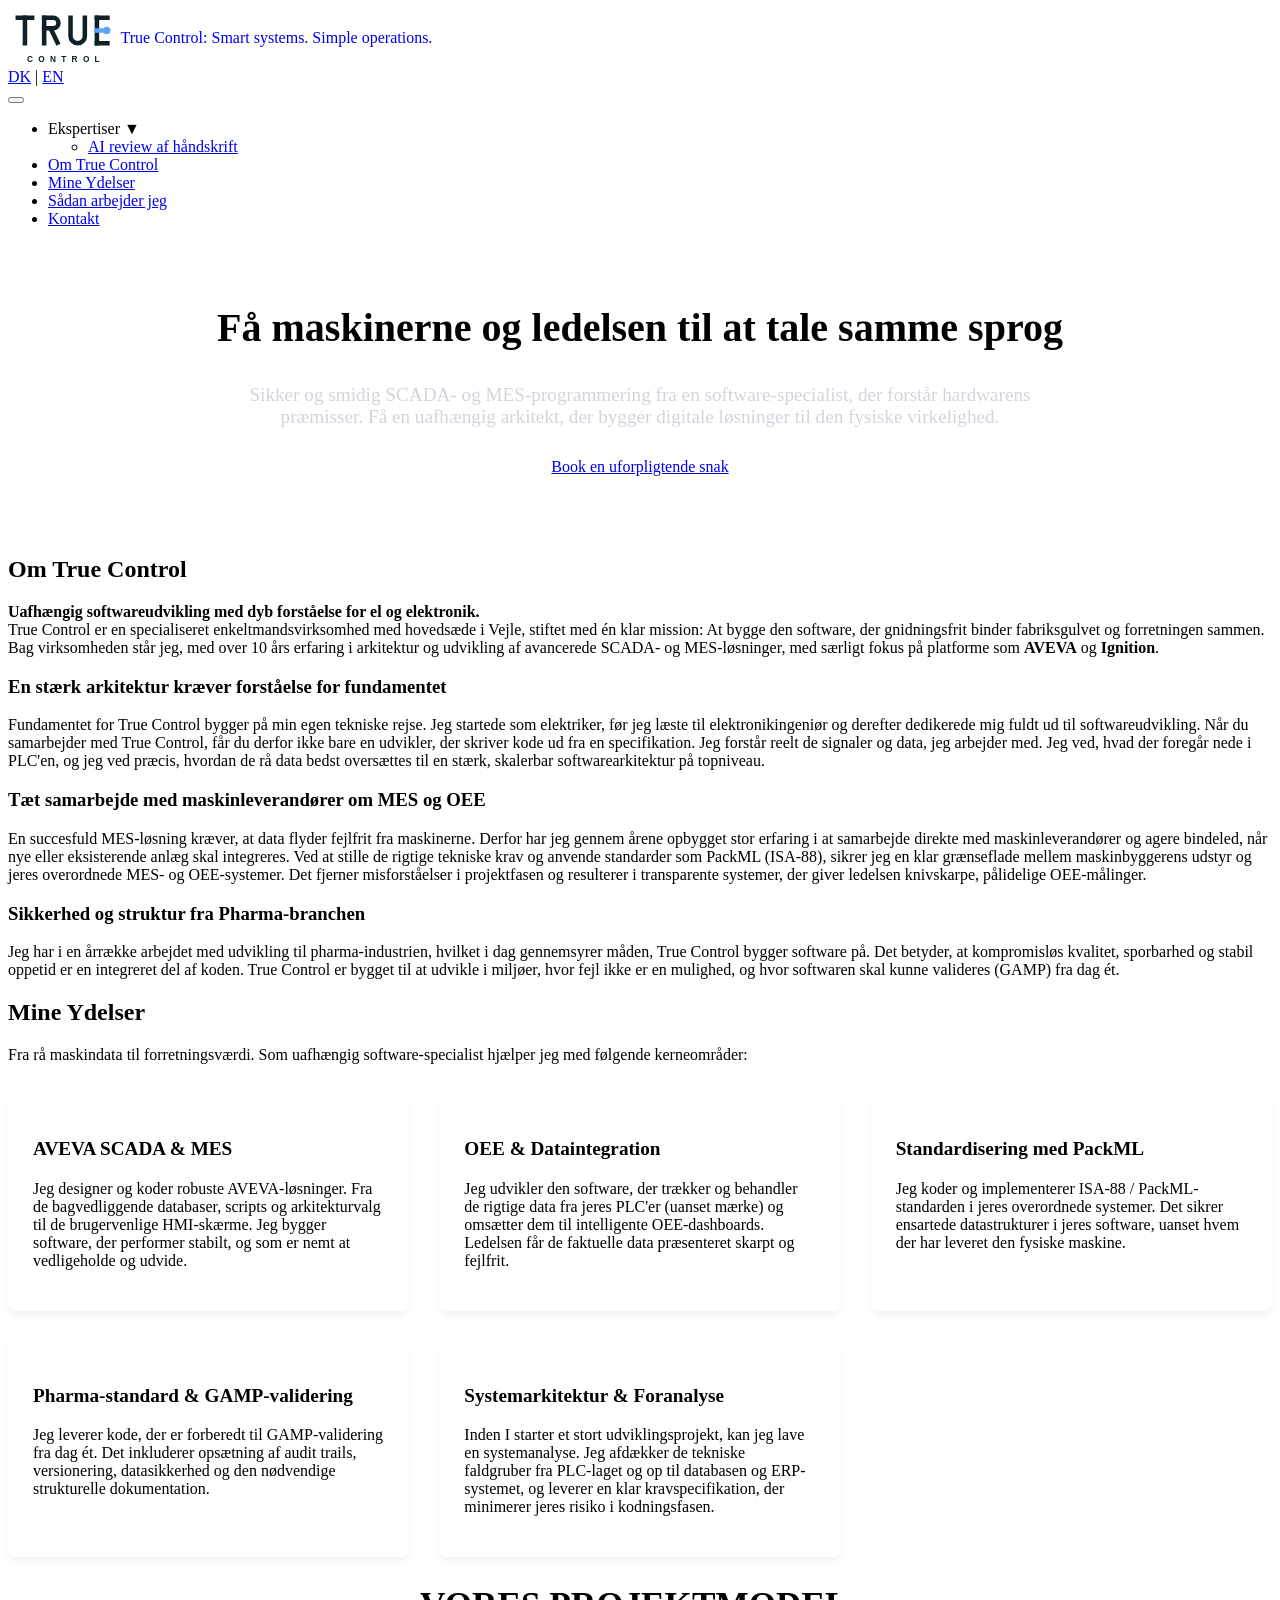
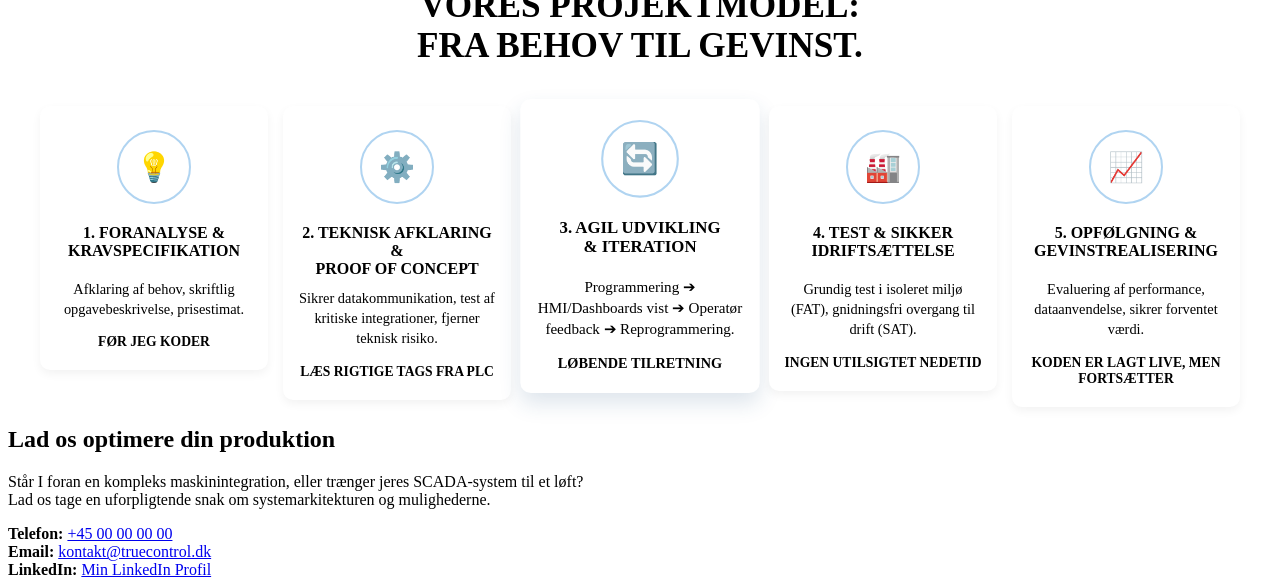
==== commit d527bffe: "Refactor index.html and link to external stylesheet" ====
--- a/index.html
+++ b/index.html
@@ -4,205 +4,19 @@
     <meta charset="UTF-8">
     <meta name="viewport" content="width=device-width, initial-scale=1.0">
     <title>True Control | SCADA & MES Softwareudvikling</title>
+
+    <link rel="stylesheet" href="style.css">
+
     <style>
-        /* Grundlæggende design og farver */
-        :root {
-            --navy-blue: #0f2027;
-            --light-bg: #f8f9fa;
-            --text-dark: #333333;
-            --text-light: #ffffff;
-            --accent-blue: #60a5fa;
-            --accent-dark: #205081;
-        }
-
-         body {
-            font-family: 'Segoe UI', Tahoma, Geneva, Verdana, sans-serif;
-            line-height: 1.6;
-            margin: 0;
-            padding: 0;
-            color: var(--text-dark);
-            background-color: #ffffff;
-            overflow-x: hidden; 
-            padding-top: 86px; /* Gør plads til den låste menu */
-        }
-
-        h1, h2, h3 {
-            color: var(--navy-blue);
-            margin-bottom: 15px;
-        }
-
-        /* --- HEADER & NAVIGATION --- */
-        header {
-            display: flex;
-            align-items: center;
-            justify-content: space-between;
-            padding: 15px 5%;
-            background-color: rgba(255, 255, 255, 0.98); 
-            box-shadow: 0 2px 10px rgba(0,0,0,0.1); 
-            
-            position: fixed; 
-            top: 0;
-            left: 0;
-            width: 100%;
-            box-sizing: border-box;
-            z-index: 1000;
-            
-            transition: transform 0.3s ease-in-out; 
-        }
-
-        header.hidden {
-            transform: translateY(-100%);
-        }
-
-        .header-right {
-            display: flex;
-            align-items: center;
-            gap: 20px;
-        }
-
-        /* Sprogvælger */
-        .lang-switch a { text-decoration: none; font-weight: bold; font-size: 1.1rem; }
-        .lang-dk { color: var(--accent-blue); }
-        .lang-divider { color: #ccc; margin: 0 5px; }
-        .lang-en { color: var(--navy-blue); transition: color 0.3s; }
-        .lang-en:hover { color: var(--accent-blue); }
-
-        /* Hamburgermenu Ikon */
-        .hamburger {
-            background: none;
-            border: none;
-            cursor: pointer;
-            display: flex;
-            flex-direction: column;
-            gap: 6px;
-            padding: 5px;
-            z-index: 1001;
-        }
-        
-        .hamburger span {
-            display: block;
-            width: 30px;
-            height: 3px;
-            background-color: var(--navy-blue);
-            border-radius: 3px;
-            transition: 0.3s ease-in-out;
-        }
-
-        /* Hamburgermenu Animation til 'X' */
-        .hamburger.active span:nth-child(1) {
-            transform: translateY(9px) rotate(45deg);
-            background-color: var(--text-light); 
-        }
-        .hamburger.active span:nth-child(2) { opacity: 0; }
-        .hamburger.active span:nth-child(3) {
-            transform: translateY(-9px) rotate(-45deg);
-            background-color: var(--text-light);
-        }
-
-        /* Selve Slide-in Menuen */
-        .side-menu {
-            position: fixed;
-            top: 0;
-            right: -350px; 
-            width: 300px;
-            height: 100vh;
-            background-color: var(--navy-blue);
-            padding-top: 80px;
-            transition: 0.4s ease-in-out;
-            box-shadow: -5px 0 15px rgba(0,0,0,0.1);
-            z-index: 999;
-            overflow-y: auto;
-        }
-
-        .side-menu.active { right: 0; }
-
-        .menu-list {
-            list-style: none;
-            padding: 0;
-            margin: 0;
-        }
-
-        .menu-list li { border-bottom: 1px solid rgba(255,255,255,0.1); }
-
-        .menu-item {
-            display: flex;
-            justify-content: space-between;
-            align-items: center;
-            padding: 20px 30px;
-            color: var(--text-light);
-            text-decoration: none;
-            font-size: 1.2rem;
-            font-weight: bold;
-            transition: 0.3s;
-            cursor: pointer;
-        }
-
-        .menu-item:hover, .menu-item.open { background-color: rgba(255,255,255,0.05); color: var(--accent-blue); }
-
-        /* Undermenu (AI Optimering) */
-        .sub-menu {
-            list-style: none;
-            padding: 0;
-            margin: 0;
-            background-color: #0a151a; 
-            max-height: 0;
-            overflow: hidden;
-            transition: max-height 0.4s ease-out;
-        }
-
-        .sub-menu li { border-bottom: none; }
-        .sub-menu a {
-            display: block;
-            padding: 15px 30px 15px 50px;
-            color: #d1d5db;
-            text-decoration: none;
-            font-size: 1.05rem;
-            transition: 0.3s;
-        }
-        .sub-menu a:hover { color: var(--accent-blue); }
-
-        /* Mørkt overlay over resten af siden når menu er åben */
-        .overlay {
-            position: fixed;
-            top: 0;
-            left: 0;
-            width: 100%;
-            height: 100vh;
-            background: rgba(0,0,0,0.5);
-            opacity: 0;
-            visibility: hidden;
-            transition: 0.3s;
-            z-index: 998;
-        }
-        .overlay.active { opacity: 1; visibility: visible; }
-
-        /* --- HERO & Sektioner --- */
+        /* --- HERO SEKTION --- */
         .hero { background-color: var(--navy-blue); color: var(--text-light); padding: 60px 10%; text-align: center; }
         .hero h1 { color: var(--text-light); font-size: 2.5rem; margin-top: 0; }
         .hero p { font-size: 1.2rem; max-width: 800px; margin: 0 auto 30px auto; color: #d1d5db; }
         
-        .btn { display: inline-block; background-color: #ffffff; color: var(--navy-blue); padding: 12px 25px; text-decoration: none; font-weight: bold; border-radius: 4px; transition: 0.3s; }
-        .btn:hover { background-color: #e2e8f0; }
-
-        section { padding: 60px 10%; }
-        section.bg-light { background-color: var(--light-bg); }
-        .content-wrapper { max-width: 900px; margin: 0 auto; }
-
-        /* Mine Ydelser Grid */
+        /* --- YDELSER (Services Grid) --- */
         .services-grid { display: grid; grid-template-columns: repeat(auto-fit, minmax(300px, 1fr)); gap: 30px; margin-top: 30px; }
         .service-card { background: #ffffff; padding: 25px; border-radius: 8px; box-shadow: 0 4px 6px rgba(0,0,0,0.05); border-top: 4px solid var(--accent-dark); }
         .service-card h3 { font-size: 1.2rem; color: var(--accent-dark); }
-
-        /* Arbejdsmetode liste (Skjult, da vi bruger den nye model, men beholdt i fald du bruger den andre steder) */
-        .method-list { list-style-type: none; padding: 0; }
-        .method-list li { background: #ffffff; margin-bottom: 20px; padding: 20px; border-left: 5px solid var(--accent-dark); box-shadow: 0 2px 4px rgba(0,0,0,0.05); }
-        .method-list h3 { margin-top: 0; color: var(--accent-dark); font-size: 1.2rem; }
-
-        footer { background-color: var(--navy-blue); color: var(--text-light); padding: 40px 10%; text-align: center; }
-        footer h2 { color: var(--text-light); }
-        footer a { color: var(--accent-blue); text-decoration: none; font-weight: bold; }
-        footer a:hover { text-decoration: underline; }
-        .contact-info { font-size: 1.1rem; margin-top: 20px; line-height: 2; }
 
         /* --- NY PROJEKTMODEL CSS --- */
         .project-model-container { max-width: 1200px; margin: 0 auto; text-align: center; position: relative; }
@@ -254,6 +68,7 @@
     <header>
         <a href="index.html" style="text-decoration: none; display: flex; align-items: center;">
             <img src="logo.svg" alt="True Control Logo" style="height: 60px;" onerror="this.style.display='none'">
+            <span class="header-slogan">True Control: Smart systems. Simple operations.</span>
         </a>
         
         <div class="header-right">
@@ -271,6 +86,7 @@
         </div>
     </header>
 
+
     <nav class="side-menu" id="sideMenu">
         <ul class="menu-list">
             <li>
@@ -280,7 +96,6 @@
                 <ul class="sub-menu" id="expertiseSub">
                     <li><a href="lokal-ai.html" class="nav-link">AI review af håndskrift</a></li>
                 </ul>
-
             </li>
             <li><a href="#om-true-control" class="menu-item nav-link">Om True Control</a></li>
             <li><a href="#ydelser" class="menu-item nav-link">Mine Ydelser</a></li>
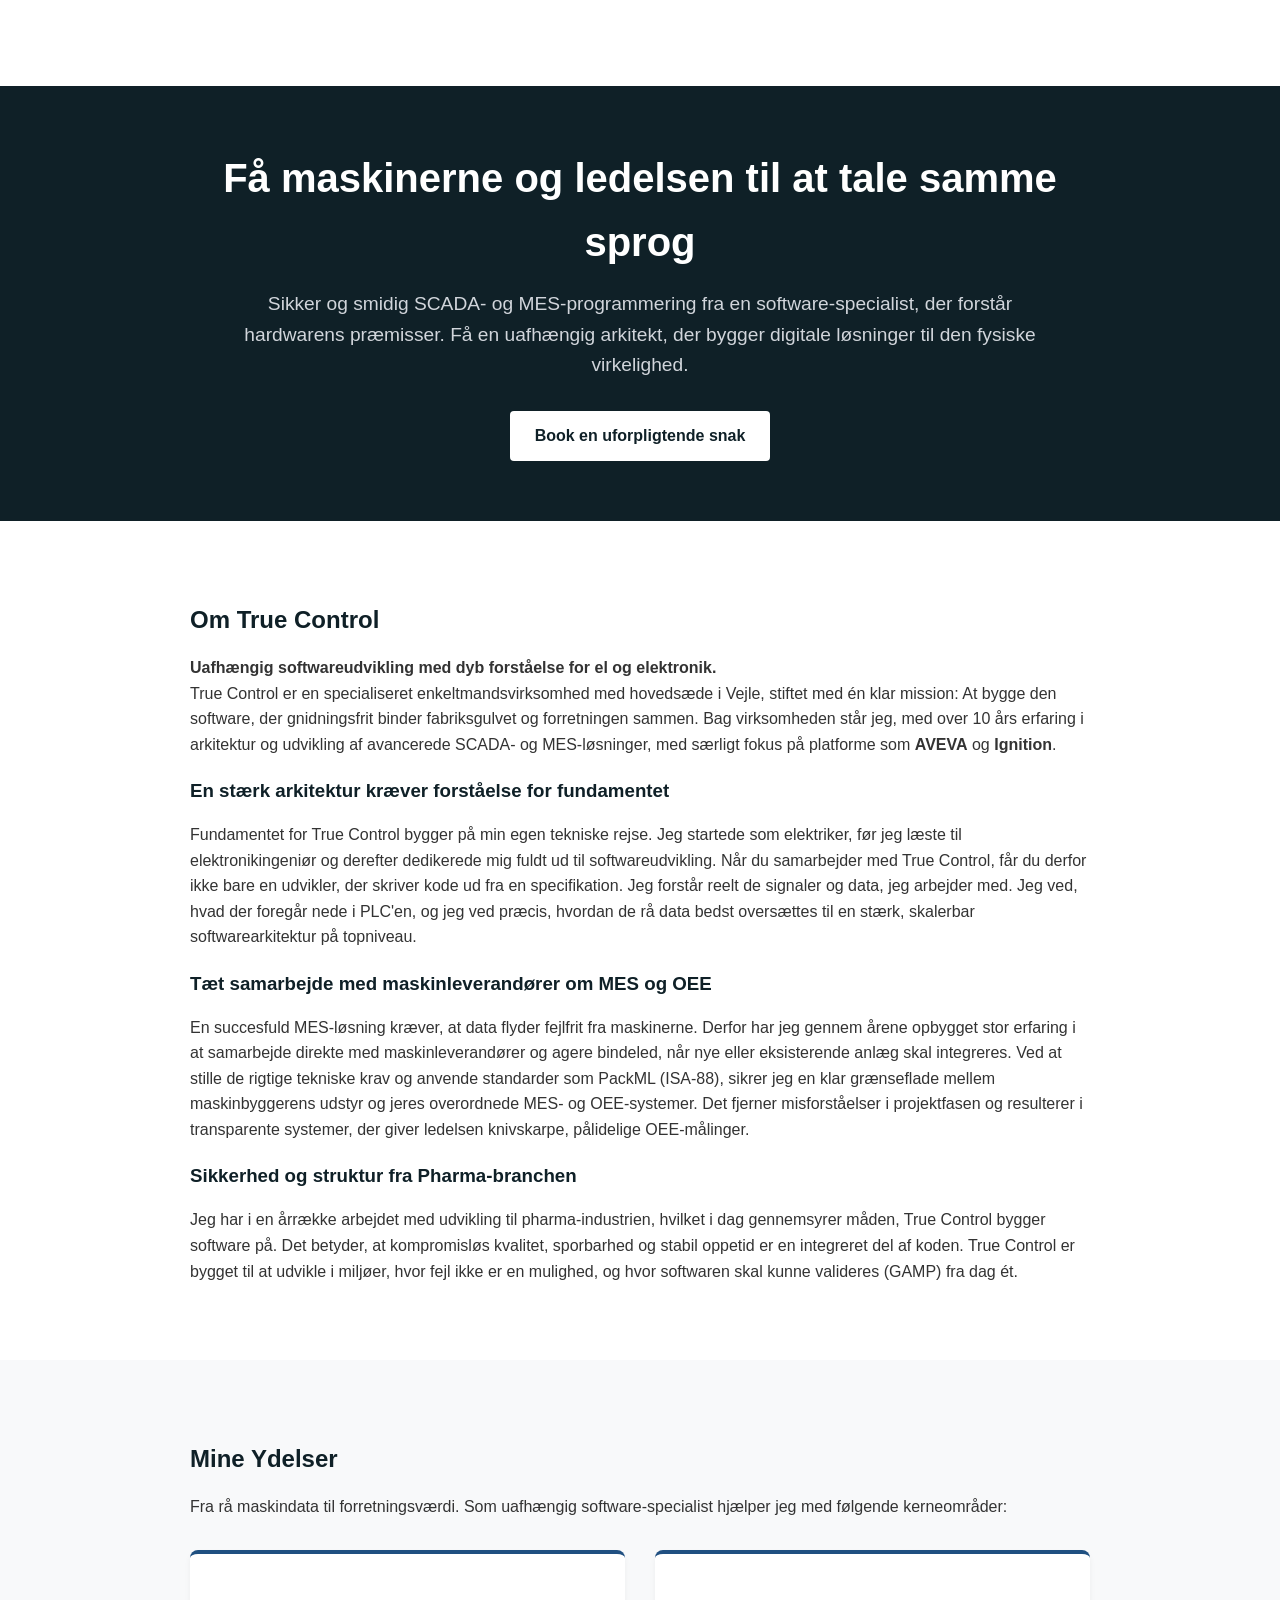
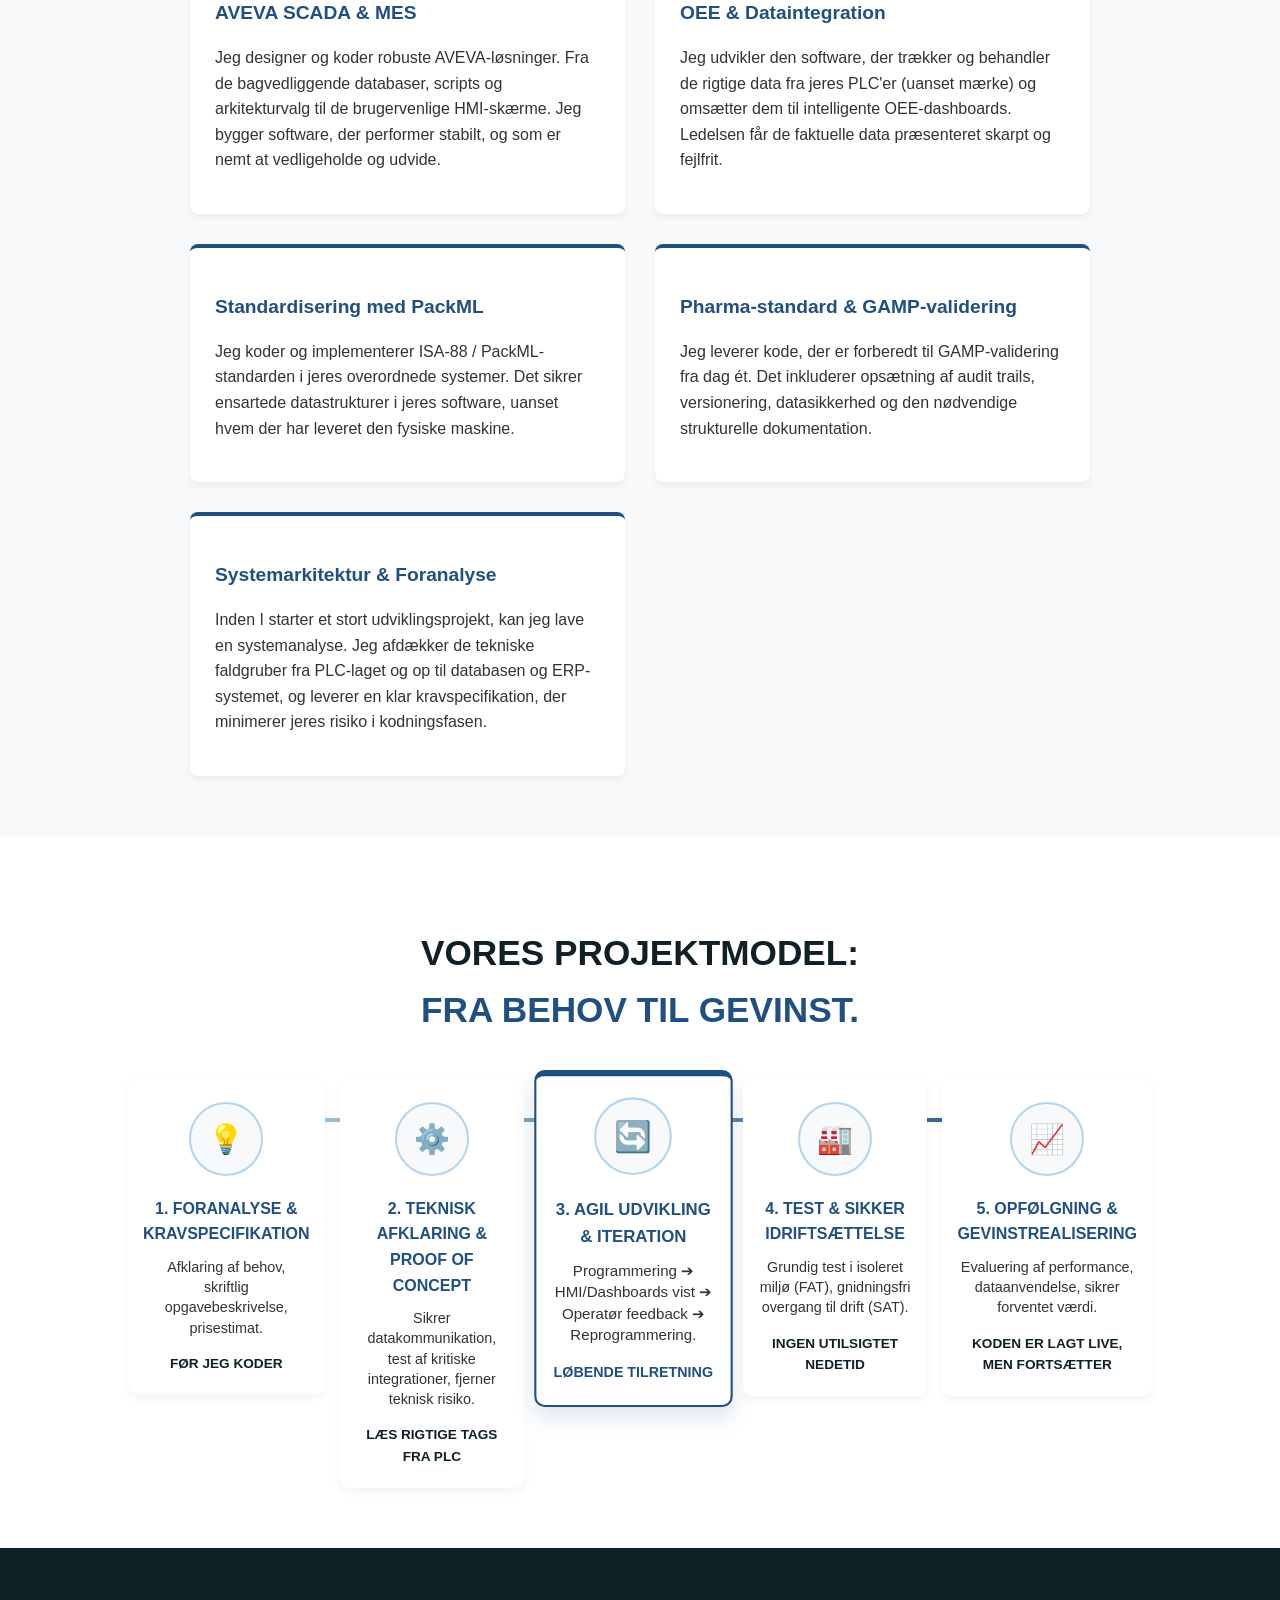
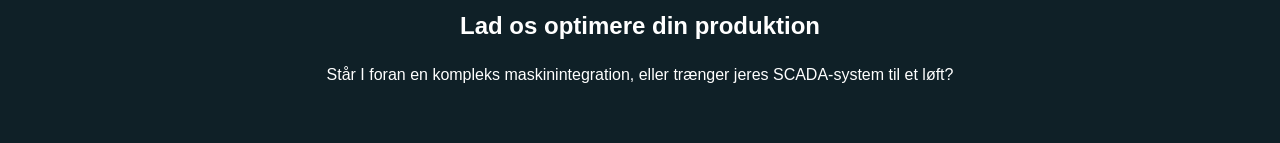
==== commit 109d37af: "Update index.html" ====
--- a/index.html
+++ b/index.html
@@ -8,17 +8,6 @@
     <link rel="stylesheet" href="style.css">
 
     <style>
-        /* --- HERO SEKTION --- */
-        .hero { background-color: var(--navy-blue); color: var(--text-light); padding: 60px 10%; text-align: center; }
-        .hero h1 { color: var(--text-light); font-size: 2.5rem; margin-top: 0; }
-        .hero p { font-size: 1.2rem; max-width: 800px; margin: 0 auto 30px auto; color: #d1d5db; }
-        
-        /* --- YDELSER (Services Grid) --- */
-        .services-grid { display: grid; grid-template-columns: repeat(auto-fit, minmax(300px, 1fr)); gap: 30px; margin-top: 30px; }
-        .service-card { background: #ffffff; padding: 25px; border-radius: 8px; box-shadow: 0 4px 6px rgba(0,0,0,0.05); border-top: 4px solid var(--accent-dark); }
-        .service-card h3 { font-size: 1.2rem; color: var(--accent-dark); }
-
-        /* --- NY PROJEKTMODEL CSS --- */
         .project-model-container { max-width: 1200px; margin: 0 auto; text-align: center; position: relative; }
         .model-title { color: var(--navy-blue); font-size: 2.2rem; margin-bottom: 40px; text-transform: uppercase; }
         .model-title span { color: var(--accent-dark); }
@@ -65,47 +54,6 @@
 </head>
 <body>
 
-    <header>
-        <a href="index.html" style="text-decoration: none; display: flex; align-items: center;">
-            <img src="logo.svg" alt="True Control Logo" style="height: 60px;" onerror="this.style.display='none'">
-            <span class="header-slogan">True Control: Smart systems. Simple operations.</span>
-        </a>
-        
-        <div class="header-right">
-            <div class="lang-switch">
-                <a href="index.html" class="lang-dk">DK</a>
-                <span class="lang-divider">|</span>
-                <a href="index_en.html" class="lang-en">EN</a>
-            </div>
-            
-            <button class="hamburger" id="hamburgerBtn" aria-label="Menu">
-                <span></span>
-                <span></span>
-                <span></span>
-            </button>
-        </div>
-    </header>
-
-
-    <nav class="side-menu" id="sideMenu">
-        <ul class="menu-list">
-            <li>
-                <div class="menu-item" id="expertiseToggle">
-                    Ekspertiser <span class="arrow">▼</span>
-                </div>
-                <ul class="sub-menu" id="expertiseSub">
-                    <li><a href="lokal-ai.html" class="nav-link">AI review af håndskrift</a></li>
-                </ul>
-            </li>
-            <li><a href="#om-true-control" class="menu-item nav-link">Om True Control</a></li>
-            <li><a href="#ydelser" class="menu-item nav-link">Mine Ydelser</a></li>
-            <li><a href="#metode" class="menu-item nav-link">Sådan arbejder jeg</a></li>
-            <li><a href="#kontakt" class="menu-item nav-link">Kontakt</a></li>
-        </ul>
-    </nav>
-    
-    <div class="overlay" id="overlay"></div>
-
     <section class="hero">
         <div class="content-wrapper">
             <h1>Få maskinerne og ledelsen til at tale samme sprog</h1>
@@ -130,7 +78,6 @@
             <p>Jeg har i en årrække arbejdet med udvikling til pharma-industrien, hvilket i dag gennemsyrer måden, True Control bygger software på. Det betyder, at kompromisløs kvalitet, sporbarhed og stabil oppetid er en integreret del af koden. True Control er bygget til at udvikle i miljøer, hvor fejl ikke er en mulighed, og hvor softwaren skal kunne valideres (GAMP) fra dag ét.</p>
         </div>
     </section>
-
 
     <section id="ydelser" class="bg-light">
         <div class="content-wrapper">
@@ -208,71 +155,12 @@
     <footer id="kontakt">
         <div class="content-wrapper">
             <h2>Lad os optimere din produktion</h2>
-            <p>Står I foran en kompleks maskinintegration, eller trænger jeres SCADA-system til et løft?<br>Lad os tage en uforpligtende snak om systemarkitekturen og mulighederne.</p>
-            <div class="contact-info">
-                <strong>Telefon:</strong> <a href="tel:+4500000000">+45 00 00 00 00</a><br>
-                <strong>Email:</strong> <a href="mailto:kontakt@truecontrol.dk">kontakt@truecontrol.dk</a><br>
-                <strong>LinkedIn:</strong> <a href="#" target="_blank">Min LinkedIn Profil</a>
-            </div>
+            <p>Står I foran en kompleks maskinintegration, eller trænger jeres SCADA-system til et løft?</p>
+            
+            <div id="global-contact"></div>
         </div>
     </footer>
 
-    <script>
-        const hamburgerBtn = document.getElementById('hamburgerBtn');
-        const sideMenu = document.getElementById('sideMenu');
-        const overlay = document.getElementById('overlay');
-        const expertiseToggle = document.getElementById('expertiseToggle');
-        const expertiseSub = document.getElementById('expertiseSub');
-        const navLinks = document.querySelectorAll('.nav-link');
-
-        // Funktion til at åbne/lukke selve sidemenuen
-        function toggleMenu() {
-            hamburgerBtn.classList.toggle('active');
-            sideMenu.classList.toggle('active');
-            overlay.classList.toggle('active');
-        }
-
-        hamburgerBtn.addEventListener('click', toggleMenu);
-        overlay.addEventListener('click', toggleMenu);
-
-        // Luk menuen når der klikkes på et almindeligt link
-        navLinks.forEach(link => {
-            link.addEventListener('click', toggleMenu);
-        });
-
-        // Håndtering af drop-down (Ekspertiser) i menuen
-        expertiseToggle.addEventListener('click', function() {
-            this.classList.toggle('open');
-            
-            // Tjekker om undermenuen er åben via maxHeight
-            if (expertiseSub.style.maxHeight) {
-                expertiseSub.style.maxHeight = null; // Lukker den
-                this.querySelector('.arrow').style.transform = 'rotate(0deg)';
-            } else {
-                expertiseSub.style.maxHeight = expertiseSub.scrollHeight + "px"; // Åbner den baseret på indholdets højde
-                this.querySelector('.arrow').style.transform = 'rotate(180deg)';
-                this.querySelector('.arrow').style.transition = '0.3s';
-            }
-        });
-
-        // --- KODE TIL AT GEMME/VISE HEADER PÅ SCROLL ---
-        let lastScrollTop = 0;
-        const mainHeader = document.querySelector('header');
-
-        window.addEventListener('scroll', function() {
-            let scrollTop = window.pageYOffset || document.documentElement.scrollTop;
-
-            // Skjuler headeren hvis vi scroller ned og er mere end 100px fra toppen
-            if (scrollTop > lastScrollTop && scrollTop > 100) {
-                mainHeader.classList.add('hidden');
-            } 
-            // Viser headeren igen hvis vi scroller op
-            else {
-                mainHeader.classList.remove('hidden');
-            }
-            
-            lastScrollTop = scrollTop;
-        });
-    </script>
+    <script src="menu.js"></script>
 </body>
 </html>
--- a/style.css
+++ b/style.css
@@ -0,0 +1,351 @@
+/* =========================================
+   GLOBALE VARIABLER & GRUNDDESIGN
+========================================= */
+
+/* :root indeholder globale farvevariabler, som kan genbruges i hele dit stylesheet.
+   Hvis du vil ændre en farve (f.eks. din navy-blue), ændrer du den kun her, 
+   og så slår det igennem på hele siden. */
+:root {
+    --navy-blue: #0f2027;   /* Den mørkeblå hovedfarve */
+    --light-bg: #f8f9fa;    /* En meget lys grå til baggrunde (f.eks. i sektioner) */
+    --text-dark: #333333;   /* Standard mørkegrå tekstfarve (nemmere at læse end kulsort) */
+    --text-light: #ffffff;  /* Hvid tekst til mørke baggrunde */
+    --accent-blue: #60a5fa; /* En lysere blå til fremhævning og links */
+    --accent-dark: #205081; /* En mellemmørk blå til f.eks. overskrifter i kort */
+}
+
+/* Grundlæggende styling af hele siden */
+body {
+    font-family: 'Segoe UI', Tahoma, Geneva, Verdana, sans-serif; /* Standard skrifttype */
+    line-height: 1.6;        /* Gør teksten lettere at læse med mere luft mellem linjerne */
+    margin: 0;               /* Fjerner browserens standard margin */
+    padding: 0;
+    color: var(--text-dark); /* Bruger den mørke tekstfarve fra variablerne */
+    background-color: #ffffff;
+    overflow-x: hidden;      /* Forhindrer horisontal scroll (at man kan scrolle sidelæns) */
+    padding-top: 86px;       /* VIGTIGT: Skubber indholdet ned, så det ikke gemmer sig bag din fixed header */
+}
+
+/* Standard styling af overskrifter */
+h1, h2, h3 {
+    color: var(--navy-blue); /* Sikrer at alle overskrifter får din mørkeblå farve */
+    margin-bottom: 15px;     /* Giver lidt luft under overskrifterne */
+}
+
+/* --- GENERELLE LAYOUT KLASSER --- */
+
+/* Standard knap-design */
+.btn { 
+    display: inline-block; 
+    background-color: #ffffff; 
+    color: var(--navy-blue); 
+    padding: 12px 25px;      /* Luft indeni knappen (højde og bredde) */
+    text-decoration: none;   /* Fjerner understregning fra linket */
+    font-weight: bold; 
+    border-radius: 4px;      /* Gør hjørnerne let afrundede */
+    transition: 0.3s;        /* Gør hover-effekten blød i stedet for øjeblikkelig */
+}
+
+/* Effekt når musen holdes over knappen */
+.btn:hover { 
+    background-color: #e2e8f0; /* Gør knappen lidt grå ved hover */
+}
+
+/* Standard luft omkring dine sektioner (f.eks. Om True Control, Ydelser osv.) */
+section { 
+    padding: 60px 10%; /* 60px i top/bund, 10% margen i højre/venstre side */
+}
+
+/* Klasse til at give en sektion en let grå baggrund */
+section.bg-light { 
+    background-color: var(--light-bg); 
+}
+
+/* Holder indholdet centreret og sikrer at det ikke bliver for bredt på store skærme */
+.content-wrapper { 
+    max-width: 900px; /* Maksimal bredde på indholdet */
+    margin: 0 auto;   /* Centrerer boksen automatisk i midten af skærmen */
+}
+
+/* =========================================
+   HEADER & NAVIGATION
+========================================= */
+
+/* Top-menuen (headeren) */
+header {
+    display: flex;                      /* Lægger logo og menu-knapper på en horisontal linje */
+    align-items: center;                /* Centrerer elementerne vertikalt */
+    justify-content: space-between;     /* Skubber logo til venstre og menu til højre */
+    padding: 15px 5%;
+    background-color: rgba(255, 255, 255, 0.98); /* Hvid baggrund med 98% synlighed (lidt gennemsigtig) */
+    box-shadow: 0 2px 10px rgba(0,0,0,0.1);      /* Let skygge under headeren */
+    
+    position: fixed;                    /* Låser headeren fast i toppen af skærmen */
+    top: 0;
+    left: 0;
+    width: 100%;
+    box-sizing: border-box;
+    z-index: 1000;                      /* Sikrer at headeren ligger oven på alt andet indhold */
+    
+    transition: transform 0.3s ease-in-out; /* Blød animation når headeren skjules via JS */
+}
+
+/* Klasse der tilføjes via JavaScript når brugeren scroller ned */
+header.hidden {
+    transform: translateY(-100%); /* Skubber headeren ud af skærmen i toppen */
+}
+
+/* Container til højre side af headeren (Sprogvælger og hamburger-ikon) */
+.header-right {
+    display: flex;
+    align-items: center;
+    gap: 20px; /* Giver 20px luft mellem sprogvælger og menu-ikon */
+}
+
+/* Sloganet ved siden af logoet */
+.header-slogan {
+    font-size: 0.95rem;
+    color: var(--accent-dark);
+    font-weight: bold;
+    margin-left: 15px;
+    padding-left: 15px;
+    border-left: 2px solid var(--accent-blue); /* Den fine lodrette streg */
+    white-space: nowrap; /* Sikrer at teksten ikke knækker midt over på flere linjer */
+}
+
+/* Skjuler sloganet på mobiler/tablets (under 900px) så der er plads til logo og menu */
+@media (max-width: 900px) {
+    .header-slogan { display: none; }
+}
+
+/* Sprogvælger (DK | EN) */
+.lang-switch a { text-decoration: none; font-weight: bold; font-size: 1.1rem; }
+.lang-dk { color: var(--accent-blue); } /* Fremhæver det aktive sprog (her DK) */
+.lang-divider { color: #ccc; margin: 0 5px; } /* Stregen imellem sprogene */
+.lang-en { color: var(--navy-blue); transition: color 0.3s; }
+.lang-en:hover { color: var(--accent-blue); } /* Hover-effekt på det inaktive sprog */
+
+/* Hamburgermenu Ikon (De 3 streger) */
+.hamburger {
+    background: none;
+    border: none;
+    cursor: pointer;
+    display: flex;
+    flex-direction: column; /* Stabler stregerne oven på hinanden */
+    gap: 6px;               /* Luft mellem stregerne */
+    padding: 5px;
+    z-index: 1001;          /* Skal ligge højere end menuen (999), så man kan klikke på det for at lukke */
+}
+
+/* De enkelte streger i hamburger-ikonet */
+.hamburger span {
+    display: block;
+    width: 30px;
+    height: 3px;
+    background-color: var(--navy-blue);
+    border-radius: 3px;
+    transition: 0.3s ease-in-out; /* Blød animation når de forvandles til et X */
+}
+
+/* Hamburgermenu Animation (Gør de 3 streger til et 'X' når menuen åbnes) */
+.hamburger.active span:nth-child(1) {
+    transform: translateY(9px) rotate(45deg); /* Roterer og flytter øverste streg */
+    background-color: var(--text-light);      /* Gør stregen hvid fordi menu-baggrunden er mørk */
+}
+.hamburger.active span:nth-child(2) { 
+    opacity: 0; /* Skjuler den midterste streg */
+}
+.hamburger.active span:nth-child(3) {
+    transform: translateY(-9px) rotate(-45deg); /* Roterer og flytter nederste streg modsat */
+    background-color: var(--text-light);
+}
+
+/* =========================================
+   SIDE-MENU (SLIDE-IN)
+========================================= */
+
+/* Selve menu-panelet der glider ind fra højre */
+.side-menu {
+    position: fixed;
+    top: 0;
+    right: -350px;           /* Skjuler menuen ude i højre side af skærmen som standard */
+    width: 300px;
+    height: 100vh;           /* Fyld hele skærmens højde */
+    background-color: var(--navy-blue);
+    padding-top: 80px;       /* Gør plads til lukkeknappen/headeren i toppen */
+    transition: 0.4s ease-in-out; /* Hastigheden menuen glider ind med */
+    box-shadow: -5px 0 15px rgba(0,0,0,0.1);
+    z-index: 999;
+    overflow-y: auto;        /* Tillader at man kan scrolle i menuen, hvis der er mange punkter */
+}
+
+/* Klasse der tilføjes via JS for at trække menuen ind på skærmen */
+.side-menu.active { right: 0; }
+
+/* Liste-styling (fjerner standard prikker foran punkterne) */
+.menu-list {
+    list-style: none;
+    padding: 0;
+    margin: 0;
+}
+
+/* Streg under hvert menupunkt */
+.menu-list li { border-bottom: 1px solid rgba(255,255,255,0.1); }
+
+/* Selve link-teksten i menuen */
+.menu-item {
+    display: flex;
+    justify-content: space-between;
+    align-items: center;
+    padding: 20px 30px;
+    color: var(--text-light);
+    text-decoration: none;
+    font-size: 1.2rem;
+    font-weight: bold;
+    transition: 0.3s;
+    cursor: pointer;
+}
+
+/* Hover-effekt på menupunkter og når en drop-down er åben */
+.menu-item:hover, .menu-item.open { 
+    background-color: rgba(255,255,255,0.05); /* Let lys baggrund */
+    color: var(--accent-blue);                /* Skifter tekstfarve til lyseblå */
+}
+
+/* Undermenu i navigationen (Drop-down, feks. under Ekspertiser) */
+.sub-menu {
+    list-style: none;
+    padding: 0;
+    margin: 0;
+    background-color: #0a151a; /* Lidt mørkere baggrund for at adskille undermenuen */
+    max-height: 0;             /* Skjuler menuen som standard (sættes af JS) */
+    overflow: hidden;
+    transition: max-height 0.4s ease-out; /* Blød slide-down animation */
+}
+
+/* Fjerner bund-stregen for links i undermenuen */
+.sub-menu li { border-bottom: none; }
+
+/* Links inde i undermenuen (med ekstra venstre-padding for at rykke dem ind) */
+.sub-menu a {
+    display: block;
+    padding: 15px 30px 15px 50px;
+    color: #d1d5db;
+    text-decoration: none;
+    font-size: 1.05rem;
+    transition: 0.3s;
+}
+.sub-menu a:hover { color: var(--accent-blue); }
+
+/* Mørkt overlay (Det tonede felt der lægger sig over siden, når menuen er åben) */
+.overlay {
+    position: fixed;
+    top: 0;
+    left: 0;
+    width: 100%;
+    height: 100vh;
+    background: rgba(0,0,0,0.5); /* Sort farve med 50% gennemsigtighed */
+    opacity: 0;                  /* Skjult som standard */
+    visibility: hidden;
+    transition: 0.3s;
+    z-index: 998;                /* Ligger lige under menuen, men over indholdet */
+}
+
+/* Klasse der gøres aktiv via JS for at vise overlayet */
+.overlay.active { opacity: 1; visibility: visible; }
+
+/* =========================================
+   FOOTER
+========================================= */
+
+/* Bunden af siden */
+footer { 
+    background-color: var(--navy-blue); 
+    color: var(--text-light); 
+    padding: 40px 10%; 
+    text-align: center; 
+}
+
+/* Sørg for at overskrifter i footeren er hvide, så de kan ses på den mørke baggrund */
+footer h2 { color: var(--text-light); }
+
+/* Links i footeren (f.eks. email og LinkedIn) */
+footer a { 
+    color: var(--accent-blue); 
+    text-decoration: none; 
+    font-weight: bold; 
+}
+footer a:hover { text-decoration: underline; }
+
+
+/* Styling af kontaktinformationen (tlf, mail osv.) */
+.contact-info { 
+    font-size: 1.1rem; 
+    margin-top: 20px; 
+    line-height: 2; /* Giver godt med luft mellem linjerne for nem læsbarhed */
+}
+
+
+/* =========================================
+   HERO SEKTION & GENBRUGBAR LAYOUT
+========================================= */
+
+/* Hero (Top sektionen med farvet baggrund) */
+.hero { 
+    background-color: var(--navy-blue); 
+    color: var(--text-light); 
+    padding: 60px 10%; 
+    text-align: center; 
+}
+.hero h1 { 
+    color: var(--text-light); 
+    font-size: 2.5rem; 
+    margin-top: 0; 
+}
+.hero p { 
+    font-size: 1.2rem; 
+    max-width: 800px; 
+    margin: 0 auto 30px auto; 
+    color: #d1d5db; 
+}
+
+/* Grids (Kasserne til ydelser / fordele) */
+.services-grid { 
+    display: grid; 
+    grid-template-columns: repeat(auto-fit, minmax(300px, 1fr)); 
+    gap: 30px; 
+    margin-top: 30px; 
+}
+.service-card { 
+    background: #ffffff; 
+    padding: 25px; 
+    border-radius: 8px; 
+    box-shadow: 0 4px 6px rgba(0,0,0,0.05); 
+    border-top: 4px solid var(--accent-dark); 
+}
+.service-card h3 { 
+    font-size: 1.2rem; 
+    color: var(--accent-dark); 
+}
+
+/* Lister (Trin-for-trin guider) */
+.method-list { 
+    list-style-type: none; 
+    padding: 0; 
+}
+.method-list li { 
+    background: #ffffff; 
+    margin-bottom: 20px; 
+    padding: 20px; 
+    border-left: 5px solid var(--accent-dark); 
+    box-shadow: 0 2px 4px rgba(0,0,0,0.05); 
+}
+.method-list h3 { 
+    margin-top: 0; 
+    color: var(--accent-dark); 
+    font-size: 1.2rem; 
+}
+
+
+
+
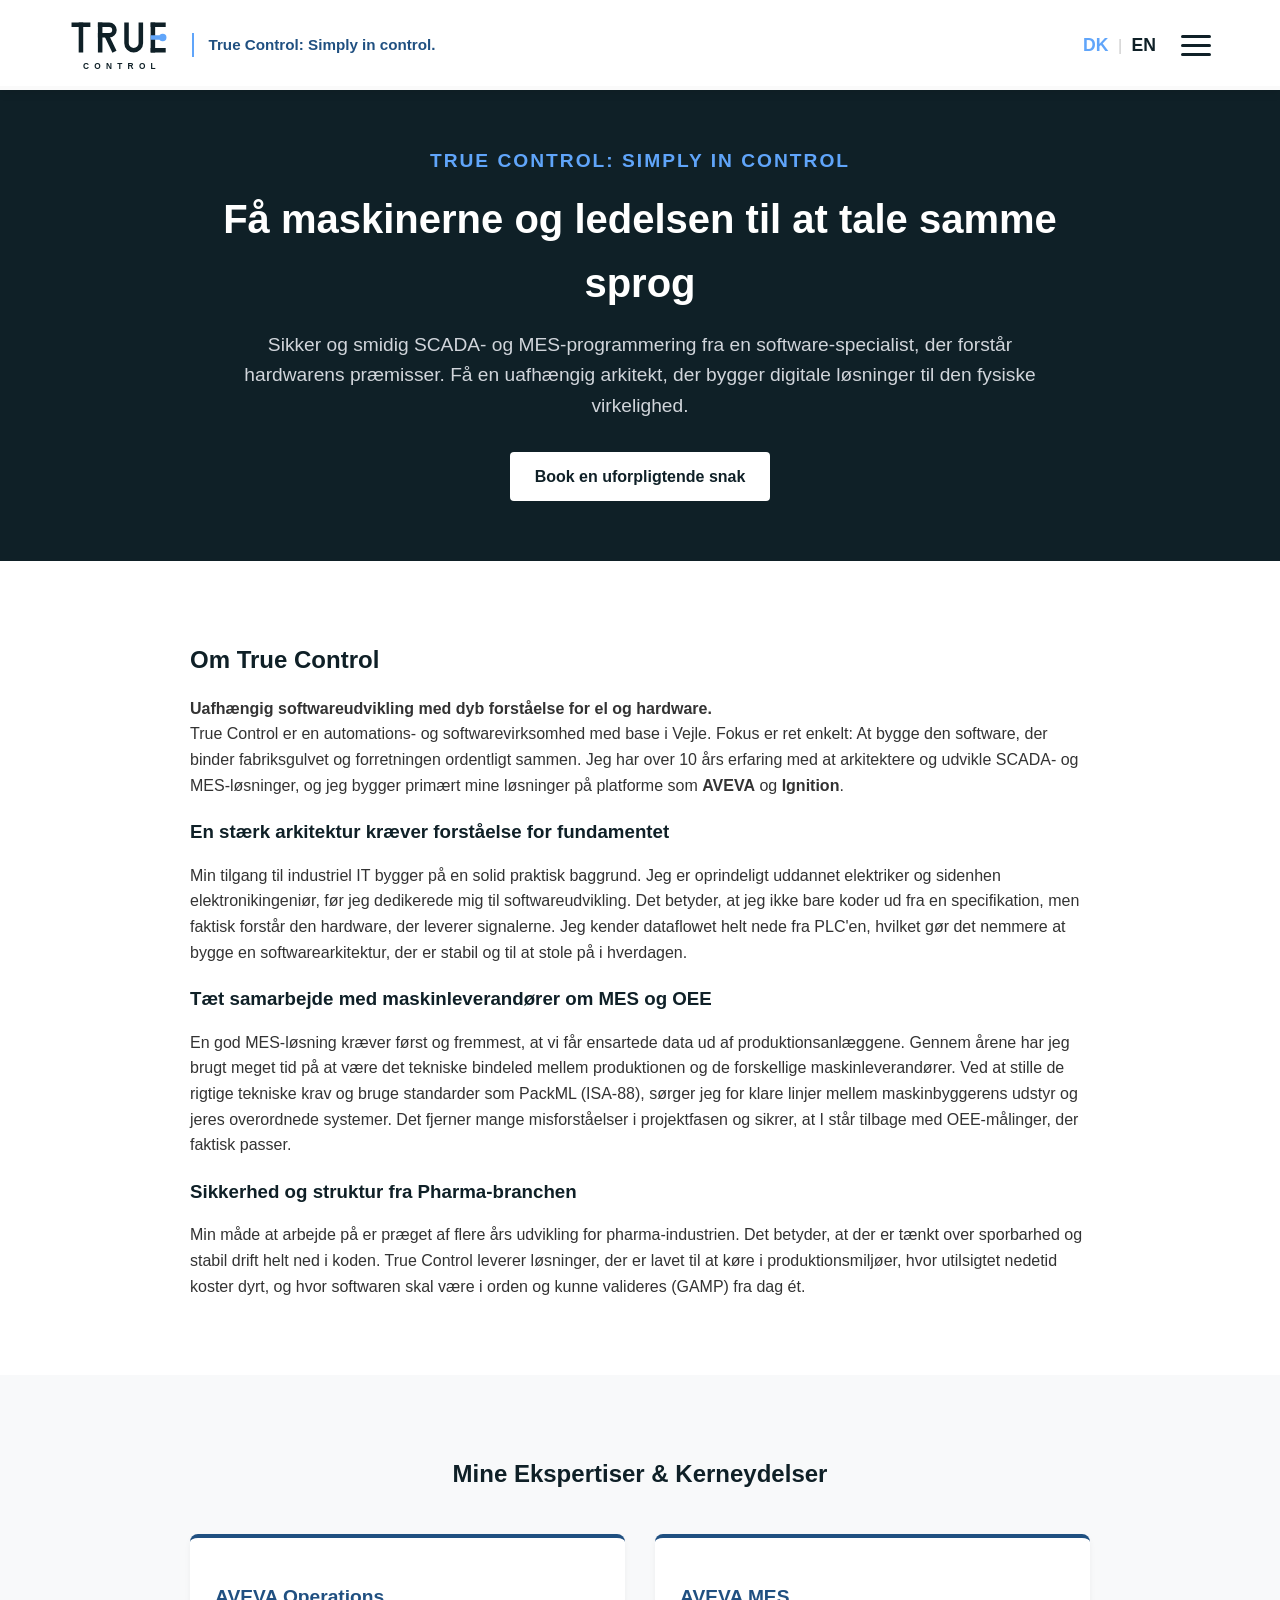
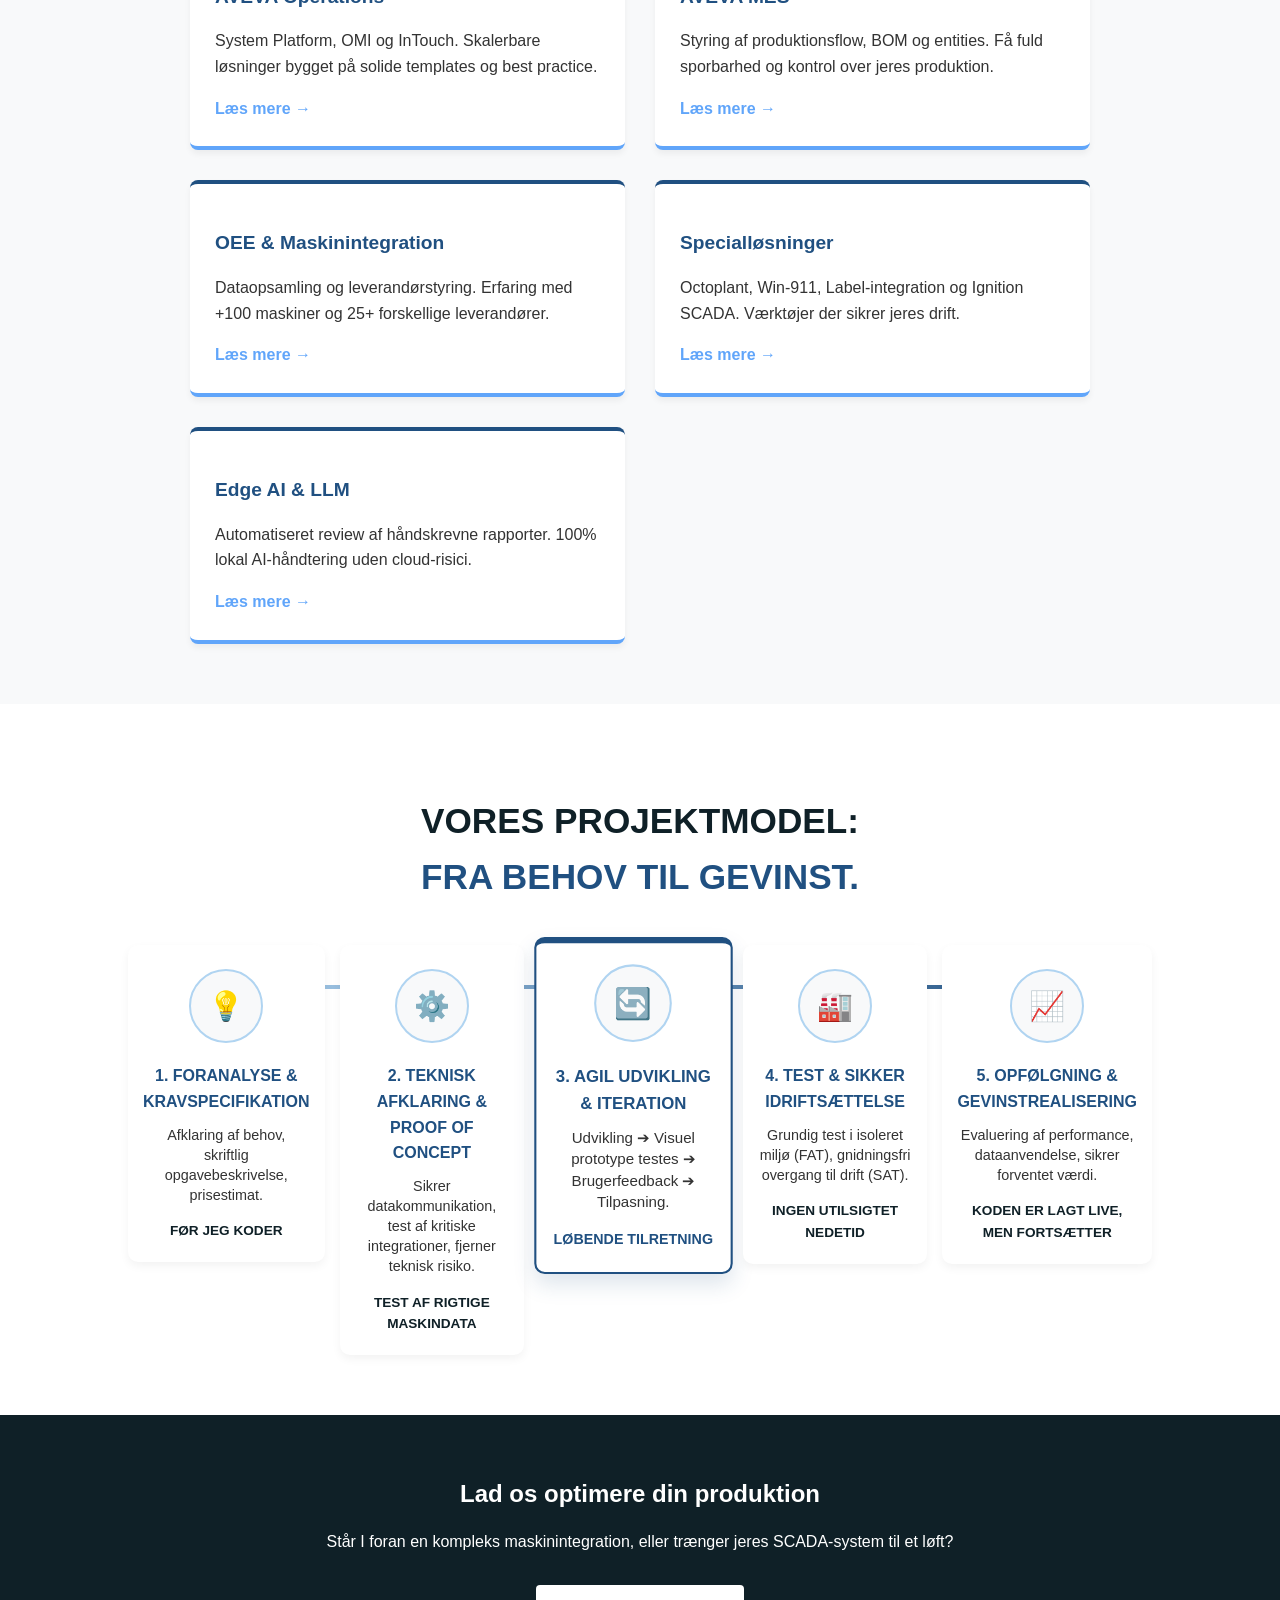
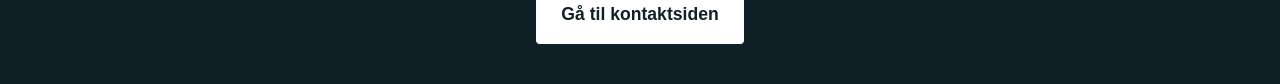
==== commit 5328e9fc: "Update index.html" ====
--- a/index.html
+++ b/index.html
@@ -50,12 +50,25 @@
             .step-card { width: 90%; margin-bottom: 20px; }
             .step-card.highlight { transform: scale(1); }
         }
+        
+        /* Ekstra style for ekspertisekasserne */
+        .expertise-card {
+            cursor: pointer; 
+            transition: transform 0.2s ease, box-shadow 0.2s ease; 
+            border-bottom: 4px solid var(--accent-blue);
+        }
+        .expertise-card:hover {
+            transform: translateY(-5px);
+            box-shadow: 0 8px 20px rgba(0,0,0,0.1);
+            border-bottom: 4px solid var(--accent-dark);
+        }
     </style>
 </head>
 <body>
 
     <section class="hero">
         <div class="content-wrapper">
+            <h1 style="color: var(--accent-blue); font-size: 1.2rem; text-transform: uppercase; letter-spacing: 2px; margin-bottom: 10px;">True Control: Simply in control</h1>
             <h1>Få maskinerne og ledelsen til at tale samme sprog</h1>
             <p>Sikker og smidig SCADA- og MES-programmering fra en software-specialist, der forstår hardwarens præmisser. Få en uafhængig arkitekt, der bygger digitale løsninger til den fysiske virkelighed.</p>
             <a href="#kontakt" class="btn">Book en uforpligtende snak</a>
@@ -65,92 +78,113 @@
     <section id="om-true-control">
         <div class="content-wrapper">
             <h2>Om True Control</h2>
-            <p><strong>Uafhængig softwareudvikling med dyb forståelse for el og elektronik.</strong><br>
-            True Control er en specialiseret enkeltmandsvirksomhed med hovedsæde i Vejle, stiftet med én klar mission: At bygge den software, der gnidningsfrit binder fabriksgulvet og forretningen sammen. Bag virksomheden står jeg, med over 10 års erfaring i arkitektur og udvikling af avancerede SCADA- og MES-løsninger, med særligt fokus på platforme som <strong>AVEVA</strong> og <strong>Ignition</strong>.</p>
+            <p><strong>Uafhængig softwareudvikling med dyb forståelse for el og hardware.</strong><br>
+            True Control er en automations- og softwarevirksomhed med base i Vejle. Fokus er ret enkelt: At bygge den software, der binder fabriksgulvet og forretningen ordentligt sammen. Jeg har over 10 års erfaring med at arkitektere og udvikle SCADA- og MES-løsninger, og jeg bygger primært mine løsninger på platforme som <strong>AVEVA</strong> og <strong>Ignition</strong>.</p>
             
             <h3>En stærk arkitektur kræver forståelse for fundamentet</h3>
-            <p>Fundamentet for True Control bygger på min egen tekniske rejse. Jeg startede som elektriker, før jeg læste til elektronikingeniør og derefter dedikerede mig fuldt ud til softwareudvikling. Når du samarbejder med True Control, får du derfor ikke bare en udvikler, der skriver kode ud fra en specifikation. Jeg forstår reelt de signaler og data, jeg arbejder med. Jeg ved, hvad der foregår nede i PLC'en, og jeg ved præcis, hvordan de rå data bedst oversættes til en stærk, skalerbar softwarearkitektur på topniveau.</p>
+            <p>Min tilgang til industriel IT bygger på en solid praktisk baggrund. Jeg er oprindeligt uddannet elektriker og sidenhen elektronikingeniør, før jeg dedikerede mig til softwareudvikling. Det betyder, at jeg ikke bare koder ud fra en specifikation, men faktisk forstår den hardware, der leverer signalerne. Jeg kender dataflowet helt nede fra PLC'en, hvilket gør det nemmere at bygge en softwarearkitektur, der er stabil og til at stole på i hverdagen.</p>
             
             <h3>Tæt samarbejde med maskinleverandører om MES og OEE</h3>
-            <p>En succesfuld MES-løsning kræver, at data flyder fejlfrit fra maskinerne. Derfor har jeg gennem årene opbygget stor erfaring i at samarbejde direkte med maskinleverandører og agere bindeled, når nye eller eksisterende anlæg skal integreres. Ved at stille de rigtige tekniske krav og anvende standarder som PackML (ISA-88), sikrer jeg en klar grænseflade mellem maskinbyggerens udstyr og jeres overordnede MES- og OEE-systemer. Det fjerner misforståelser i projektfasen og resulterer i transparente systemer, der giver ledelsen knivskarpe, pålidelige OEE-målinger.</p>
+            <p>En god MES-løsning kræver først og fremmest, at vi får ensartede data ud af produktionsanlæggene. Gennem årene har jeg brugt meget tid på at være det tekniske bindeled mellem produktionen og de forskellige maskinleverandører. Ved at stille de rigtige tekniske krav og bruge standarder som PackML (ISA-88), sørger jeg for klare linjer mellem maskinbyggerens udstyr og jeres overordnede systemer. Det fjerner mange misforståelser i projektfasen og sikrer, at I står tilbage med OEE-målinger, der faktisk passer.</p>
             
             <h3>Sikkerhed og struktur fra Pharma-branchen</h3>
-            <p>Jeg har i en årrække arbejdet med udvikling til pharma-industrien, hvilket i dag gennemsyrer måden, True Control bygger software på. Det betyder, at kompromisløs kvalitet, sporbarhed og stabil oppetid er en integreret del af koden. True Control er bygget til at udvikle i miljøer, hvor fejl ikke er en mulighed, og hvor softwaren skal kunne valideres (GAMP) fra dag ét.</p>
-        </div>
+            <p>Min måde at arbejde på er præget af flere års udvikling for pharma-industrien. Det betyder, at der er tænkt over sporbarhed og stabil drift helt ned i koden. True Control leverer løsninger, der er lavet til at køre i produktionsmiljøer, hvor utilsigtet nedetid koster dyrt, og hvor softwaren skal være i orden og kunne valideres (GAMP) fra dag ét.</p>
+   </div>
     </section>
 
     <section id="ydelser" class="bg-light">
         <div class="content-wrapper">
-            <h2>Mine Ydelser</h2>
-            <p>Fra rå maskindata til forretningsværdi. Som uafhængig software-specialist hjælper jeg med følgende kerneområder:</p>
+            <h2 style="text-align: center; margin-bottom: 40px;">Mine Ekspertiser & Kerneydelser</h2>
             
             <div class="services-grid">
-                <div class="service-card">
-                    <h3>AVEVA SCADA & MES</h3>
-                    <p>Jeg designer og koder robuste AVEVA-løsninger. Fra de bagvedliggende databaser, scripts og arkitekturvalg til de brugervenlige HMI-skærme. Jeg bygger software, der performer stabilt, og som er nemt at vedligeholde og udvide.</p>
-                </div>
-                <div class="service-card">
-                    <h3>OEE & Dataintegration</h3>
-                    <p>Jeg udvikler den software, der trækker og behandler de rigtige data fra jeres PLC'er (uanset mærke) og omsætter dem til intelligente OEE-dashboards. Ledelsen får de faktuelle data præsenteret skarpt og fejlfrit.</p>
-                </div>
-                <div class="service-card">
-                    <h3>Standardisering med PackML</h3>
-                    <p>Jeg koder og implementerer ISA-88 / PackML-standarden i jeres overordnede systemer. Det sikrer ensartede datastrukturer i jeres software, uanset hvem der har leveret den fysiske maskine.</p>
-                </div>
-                <div class="service-card">
-                    <h3>Pharma-standard & GAMP-validering</h3>
-                    <p>Jeg leverer kode, der er forberedt til GAMP-validering fra dag ét. Det inkluderer opsætning af audit trails, versionering, datasikkerhed og den nødvendige strukturelle dokumentation.</p>
-                </div>
-                <div class="service-card">
-                    <h3>Systemarkitektur & Foranalyse</h3>
-                    <p>Inden I starter et stort udviklingsprojekt, kan jeg lave en systemanalyse. Jeg afdækker de tekniske faldgruber fra PLC-laget og op til databasen og ERP-systemet, og leverer en klar kravspecifikation, der minimerer jeres risiko i kodningsfasen.</p>
-                </div>
-            </div>
-        </div>
-    </section>
+                
+                <a href="aveva_operations.html" style="text-decoration: none; color: inherit;">
+                    <div class="service-card expertise-card">
+                        <h3 style="color: var(--accent-dark);">AVEVA Operations</h3>
+                        <p>System Platform, OMI og InTouch. Skalerbare løsninger bygget på solide templates og best practice.</p>
+                        <span style="color: var(--accent-blue); font-weight: bold; margin-top: auto; display: inline-block;">Læs mere →</span>
+                    </div>
+                </a>
+
+                <a href="aveva_mes.html" style="text-decoration: none; color: inherit;">
+                    <div class="service-card expertise-card">
+                        <h3 style="color: var(--accent-dark);">AVEVA MES</h3>
+                        <p>Styring af produktionsflow, BOM og entities. Få fuld sporbarhed og kontrol over jeres produktion.</p>
+                        <span style="color: var(--accent-blue); font-weight: bold; margin-top: auto; display: inline-block;">Læs mere →</span>
+                    </div>
+                </a>
+
+                <a href="oee_solutions.html" style="text-decoration: none; color: inherit;">
+                    <div class="service-card expertise-card">
+                        <h3 style="color: var(--accent-dark);">OEE & Maskinintegration</h3>
+                        <p>Dataopsamling og leverandørstyring. Erfaring med +100 maskiner og 25+ forskellige leverandører.</p>
+                        <span style="color: var(--accent-blue); font-weight: bold; margin-top: auto; display: inline-block;">Læs mere →</span>
+                    </div>
+                </a>
+
+                <a href="diverse_kompetencer.html" style="text-decoration: none; color: inherit;">
+                    <div class="service-card expertise-card">
+                        <h3 style="color: var(--accent-dark);">Specialløsninger</h3>
+                        <p>Octoplant, Win-911, Label-integration og Ignition SCADA. Værktøjer der sikrer jeres drift.</p>
+                        <span style="color: var(--accent-blue); font-weight: bold; margin-top: auto; display: inline-block;">Læs mere →</span>
+                    </div>
+                </a>
+
+                <a href="lokal-ai.html" style="text-decoration: none; color: inherit;">
+                    <div class="service-card expertise-card">
+                        <h3 style="color: var(--accent-dark);">Edge AI & LLM</h3>
+                        <p>Automatiseret review af håndskrevne rapporter. 100% lokal AI-håndtering uden cloud-risici.</p>
+                        <span style="color: var(--accent-blue); font-weight: bold; margin-top: auto; display: inline-block;">Læs mere →</span>
+                    </div>
+                </a>
+
+            </div>
+        </div>
+    </section> 
 
     <section id="metode">
-        <div class="project-model-container">
-            <h2 class="model-title">Vores Projektmodel:<br><span>Fra behov til gevinst.</span></h2>
-            
-            <div class="steps-wrapper">
-                <div class="step-card">
-                    <div class="step-icon">💡</div>
-                    <div class="step-number">1. Foranalyse &<br>Kravspecifikation</div>
-                    <div class="step-text">Afklaring af behov, skriftlig opgavebeskrivelse, prisestimat.</div>
-                    <div class="step-bottom">Før jeg koder</div>
-                </div>
-
-                <div class="step-card">
-                    <div class="step-icon">⚙️</div>
-                    <div class="step-number">2. Teknisk Afklaring &<br>Proof of Concept</div>
-                    <div class="step-text">Sikrer datakommunikation, test af kritiske integrationer, fjerner teknisk risiko.</div>
-                    <div class="step-bottom">Læs rigtige tags fra PLC</div>
-                </div>
-
-                <div class="step-card highlight">
-                    <div class="step-icon">🔄</div>
-                    <div class="step-number">3. Agil Udvikling<br>& Iteration</div>
-                    <div class="step-text">Programmering ➔ HMI/Dashboards vist ➔ Operatør feedback ➔ Reprogrammering.</div>
-                    <div class="step-bottom" style="color: var(--accent-dark);">Løbende Tilretning</div>
-                </div>
-
-                <div class="step-card">
-                    <div class="step-icon">🏭</div>
-                    <div class="step-number">4. Test & Sikker<br>Idriftsættelse</div>
-                    <div class="step-text">Grundig test i isoleret miljø (FAT), gnidningsfri overgang til drift (SAT).</div>
-                    <div class="step-bottom">Ingen utilsigtet nedetid</div>
-                </div>
-
-                <div class="step-card">
-                    <div class="step-icon">📈</div>
-                    <div class="step-number">5. Opfølgning &<br>Gevinstrealisering</div>
-                    <div class="step-text">Evaluering af performance, dataanvendelse, sikrer forventet værdi.</div>
-                    <div class="step-bottom">Koden er lagt live, men fortsætter</div>
-                </div>
-            </div>
-        </div>
-    </section>
+    <div class="project-model-container">
+        <h2 class="model-title">Vores Projektmodel:<br><span>Fra behov til gevinst.</span></h2>
+        
+        <div class="steps-wrapper">
+            <div class="step-card">
+                <div class="step-icon">💡</div>
+                <div class="step-number">1. Foranalyse &<br>Kravspecifikation</div>
+                <div class="step-text">Afklaring af behov, skriftlig opgavebeskrivelse, prisestimat.</div>
+                <div class="step-bottom">Før jeg koder</div>
+            </div>
+
+            <div class="step-card">
+                <div class="step-icon">⚙️</div>
+                <div class="step-number">2. Teknisk Afklaring &<br>Proof of Concept</div>
+                <div class="step-text">Sikrer datakommunikation, test af kritiske integrationer, fjerner teknisk risiko.</div>
+                <div class="step-bottom">Test af rigtige maskindata</div>
+            </div>
+
+            <div class="step-card highlight">
+                <div class="step-icon">🔄</div>
+                <div class="step-number">3. Agil Udvikling<br>& Iteration</div>
+                <div class="step-text">Udvikling ➔ Visuel prototype testes ➔ Brugerfeedback ➔ Tilpasning.</div>
+                <div class="step-bottom" style="color: var(--accent-dark);">Løbende Tilretning</div>
+            </div>
+
+            <div class="step-card">
+                <div class="step-icon">🏭</div>
+                <div class="step-number">4. Test & Sikker<br>Idriftsættelse</div>
+                <div class="step-text">Grundig test i isoleret miljø (FAT), gnidningsfri overgang til drift (SAT).</div>
+                <div class="step-bottom">Ingen utilsigtet nedetid</div>
+            </div>
+
+            <div class="step-card">
+                <div class="step-icon">📈</div>
+                <div class="step-number">5. Opfølgning &<br>Gevinstrealisering</div>
+                <div class="step-text">Evaluering af performance, dataanvendelse, sikrer forventet værdi.</div>
+                <div class="step-bottom">Koden er lagt live, men fortsætter</div>
+            </div>
+        </div>
+    </div>
+</section>
+
 
     <footer id="kontakt">
         <div class="content-wrapper">
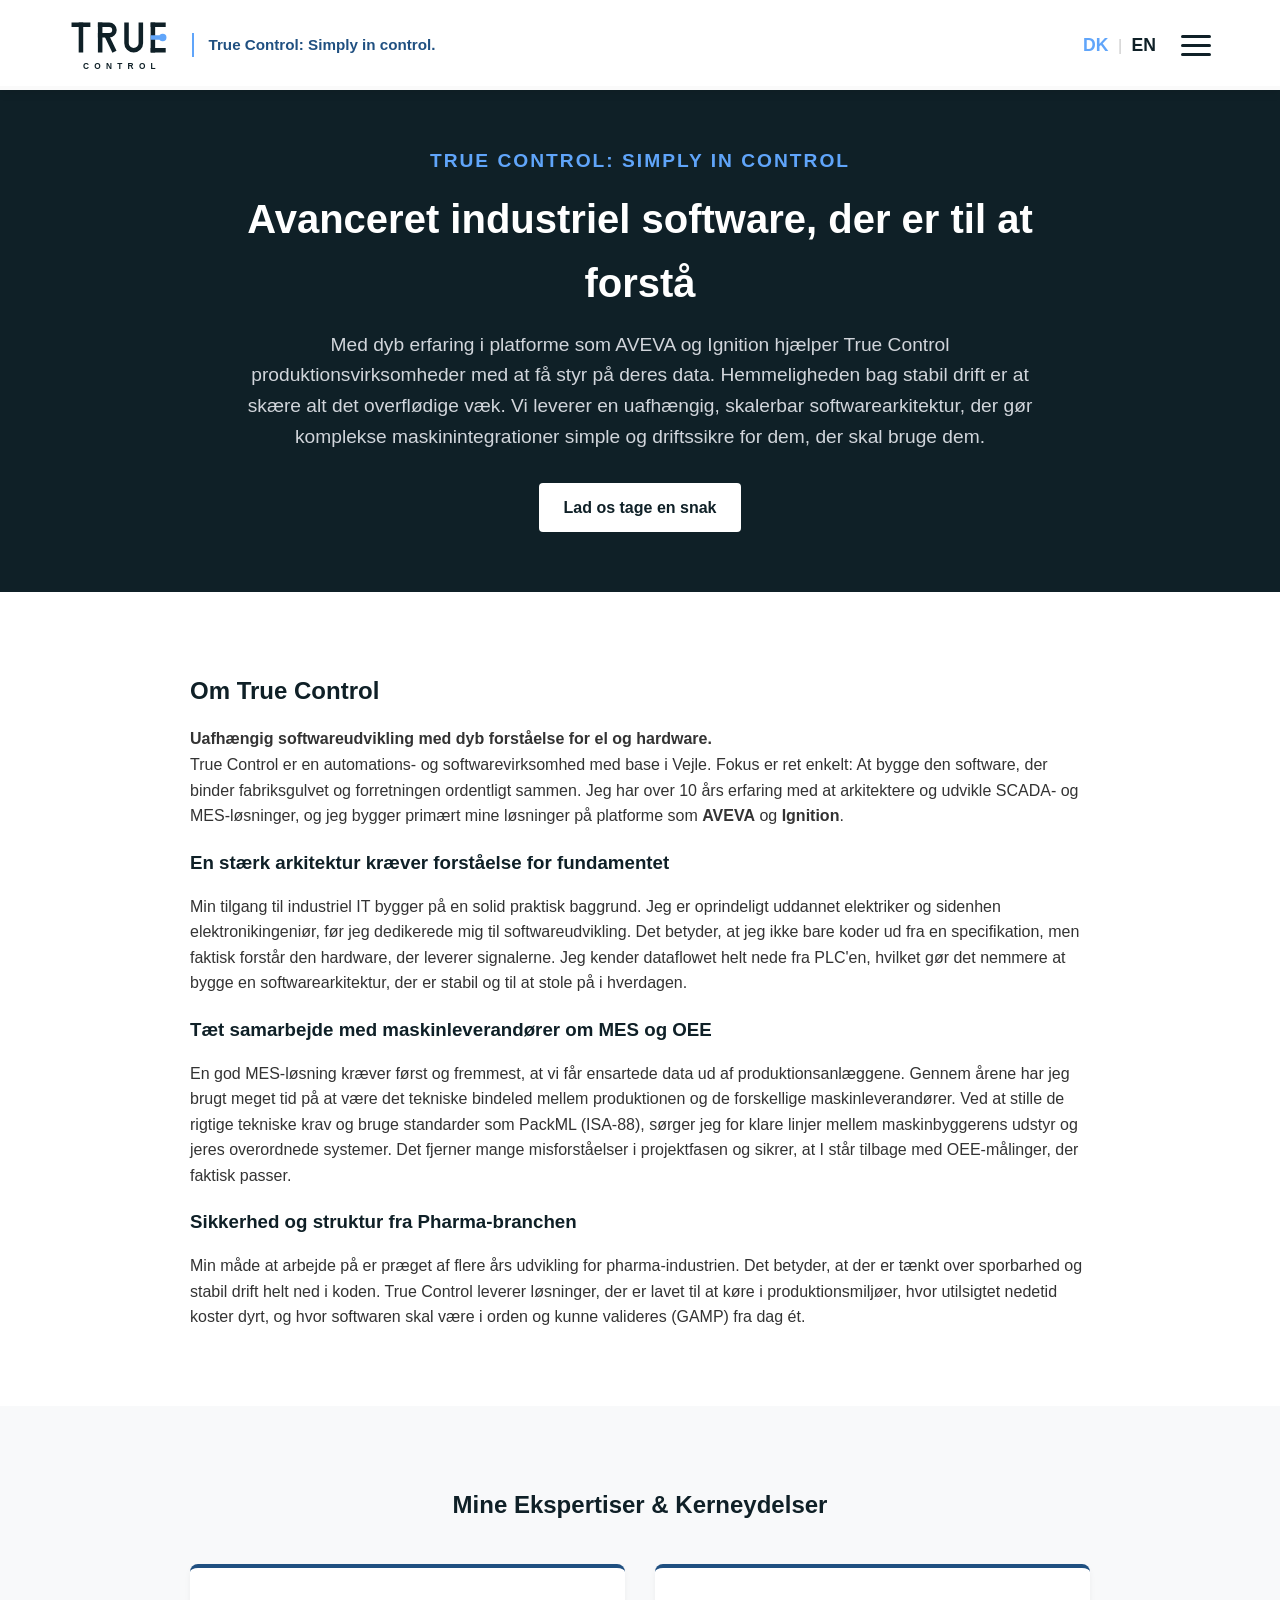
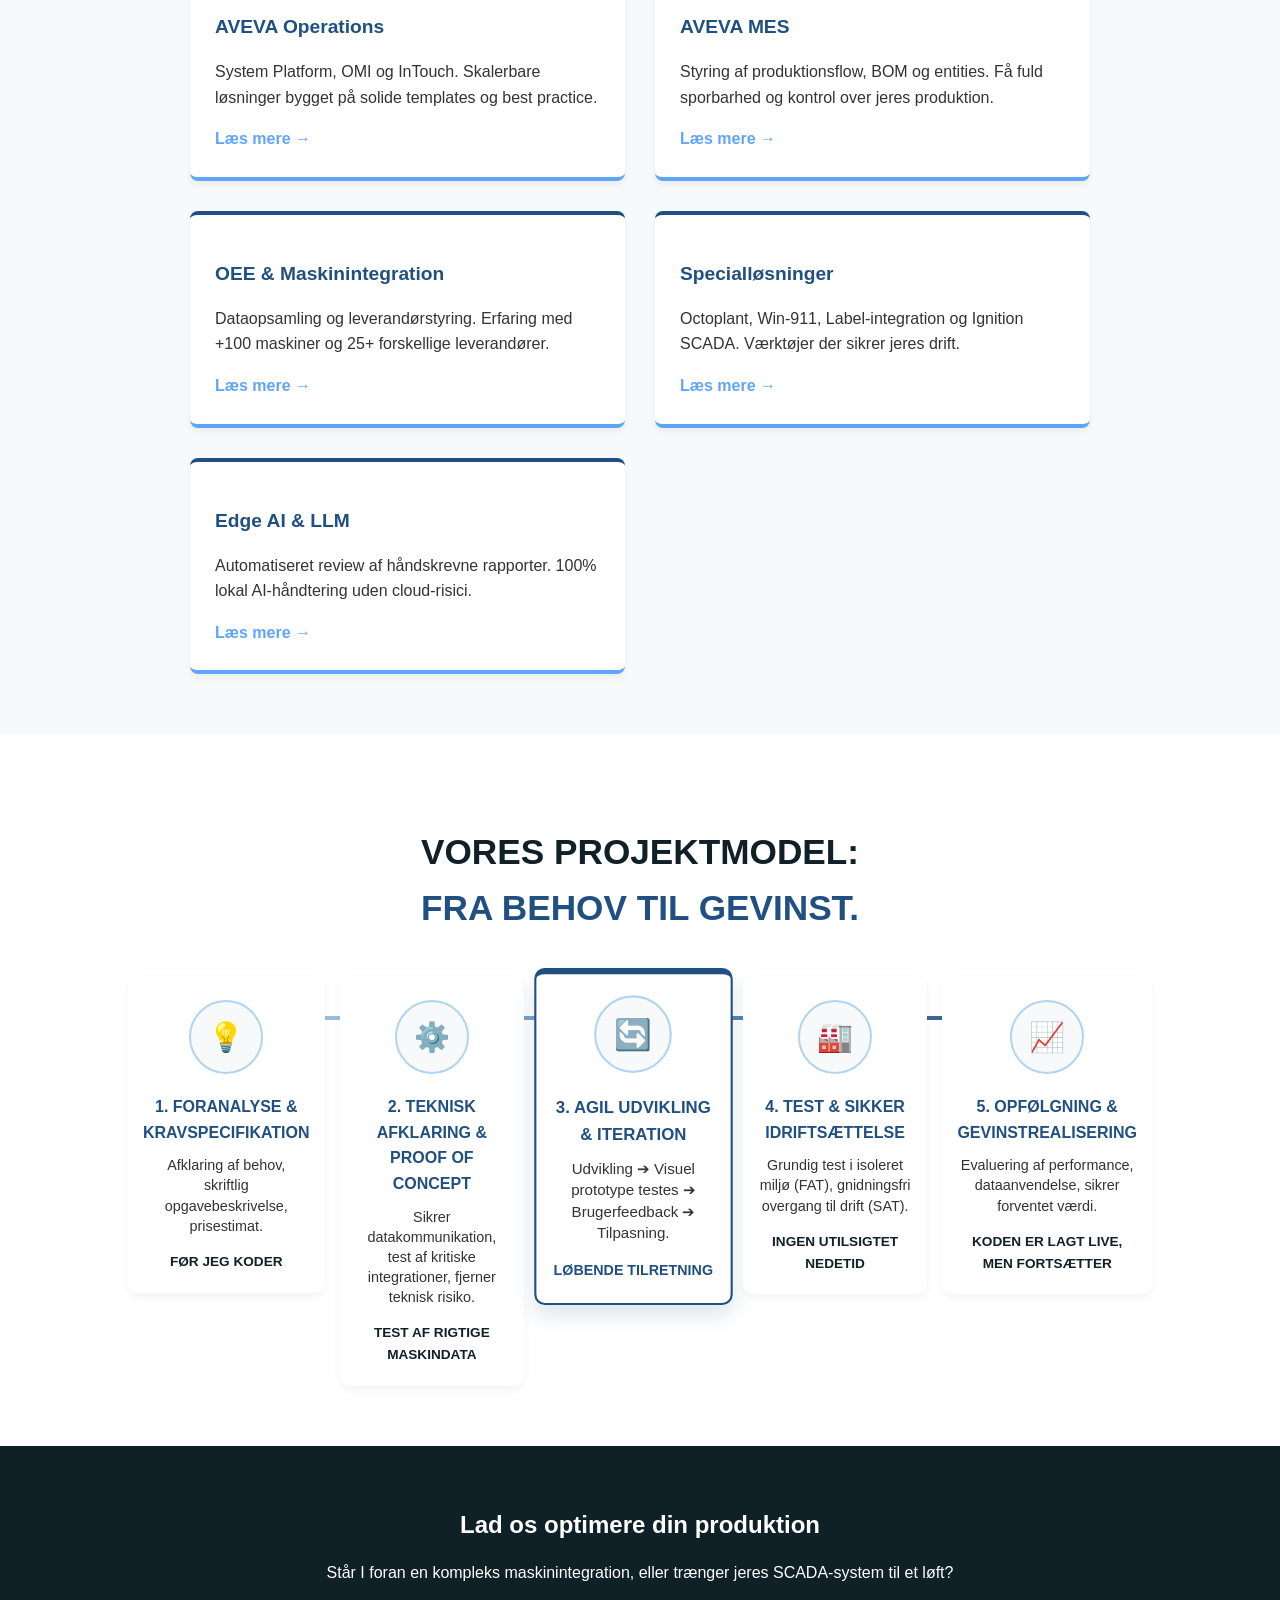
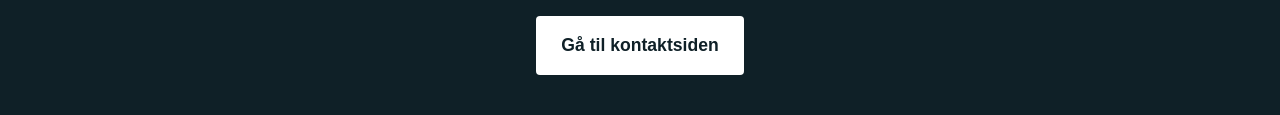
==== commit fd1d4b55: "Update index.html" ====
--- a/index.html
+++ b/index.html
@@ -69,11 +69,17 @@
     <section class="hero">
         <div class="content-wrapper">
             <h1 style="color: var(--accent-blue); font-size: 1.2rem; text-transform: uppercase; letter-spacing: 2px; margin-bottom: 10px;">True Control: Simply in control</h1>
-            <h1>Få maskinerne og ledelsen til at tale samme sprog</h1>
-            <p>Sikker og smidig SCADA- og MES-programmering fra en software-specialist, der forstår hardwarens præmisser. Få en uafhængig arkitekt, der bygger digitale løsninger til den fysiske virkelighed.</p>
-            <a href="#kontakt" class="btn">Book en uforpligtende snak</a>
+            
+            <h1>Avanceret industriel software, der er til at forstå</h1>
+            
+            <p>Med dyb erfaring i platforme som AVEVA og Ignition hjælper True Control produktionsvirksomheder med at få styr på deres data. Hemmeligheden bag stabil drift er at skære alt det overflødige væk. Vi leverer en uafhængig, skalerbar softwarearkitektur, der gør komplekse maskinintegrationer simple og driftssikre for dem, der skal bruge dem.</p>
+            
+            <div style="margin-top: 25px;">
+                <a href="kontakt.html" class="btn">Lad os tage en snak</a>
+            </div>
         </div>
     </section>
+
 
     <section id="om-true-control">
         <div class="content-wrapper">
